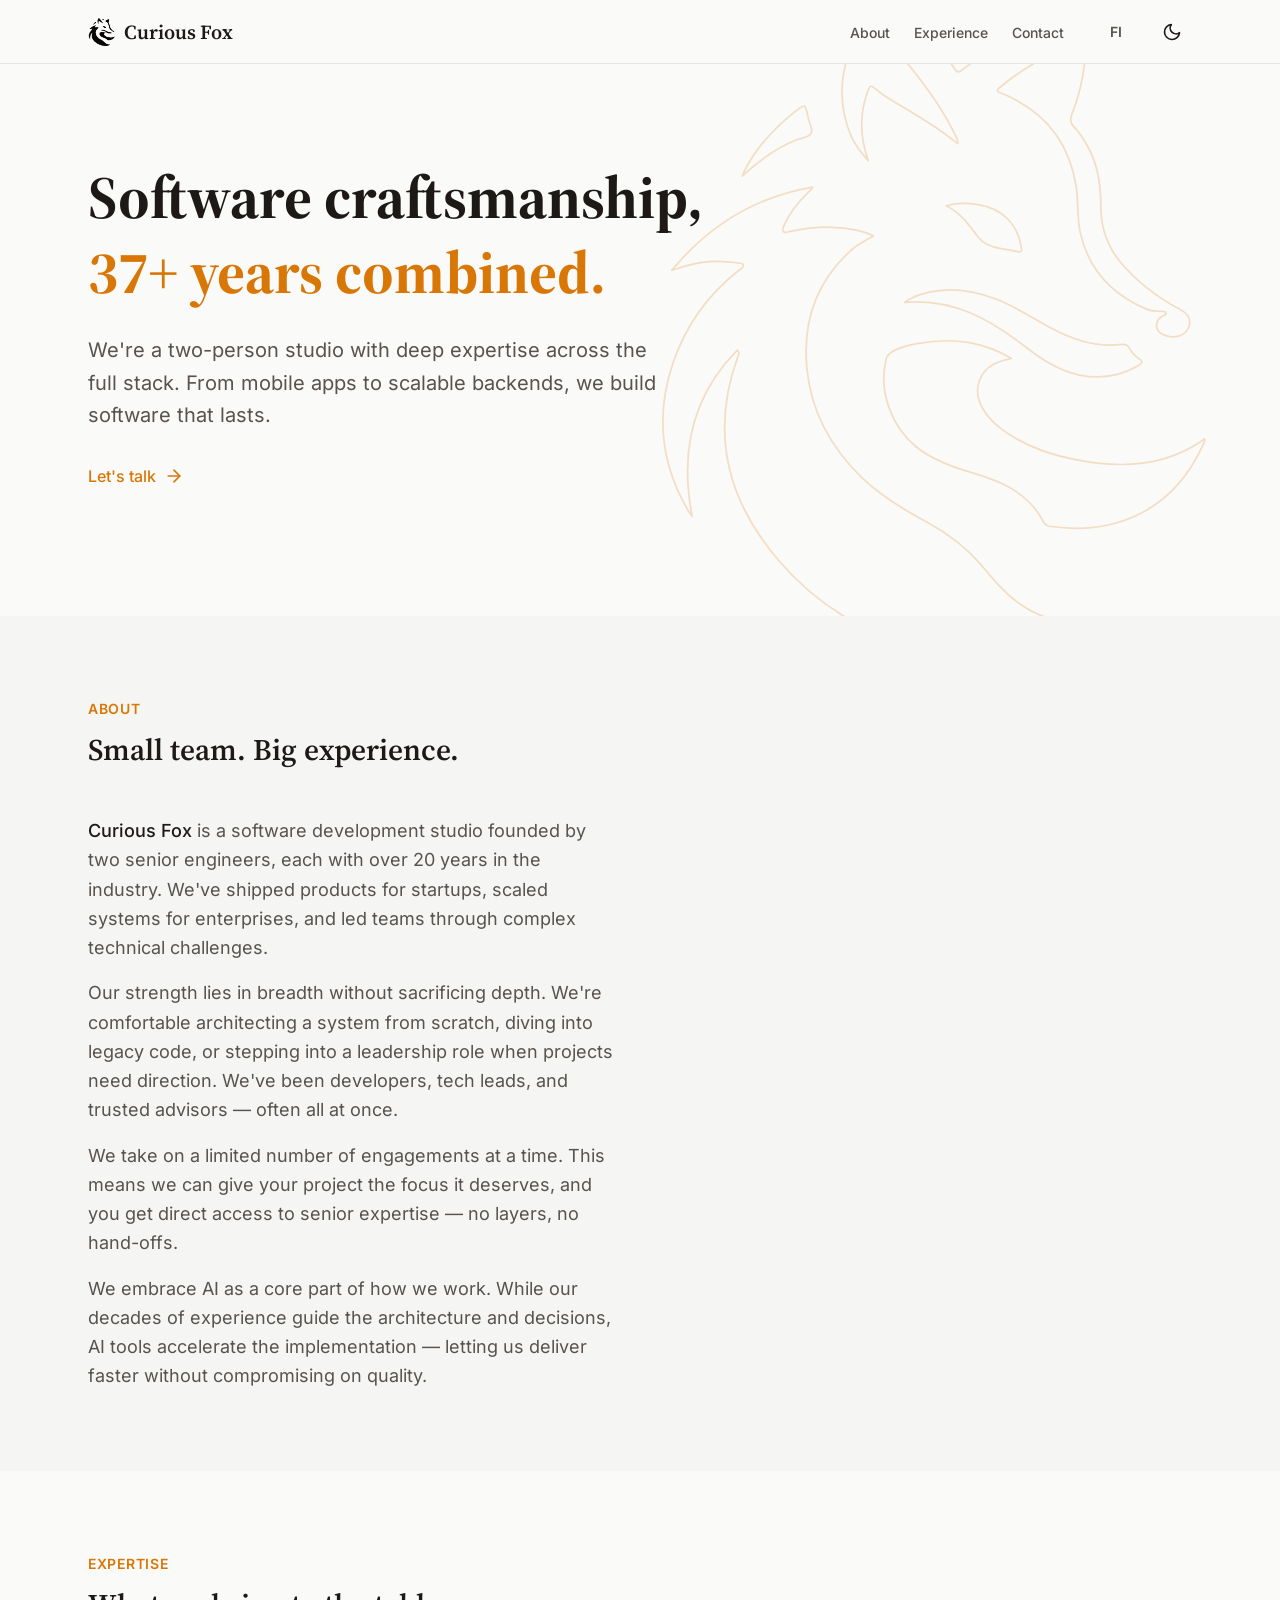
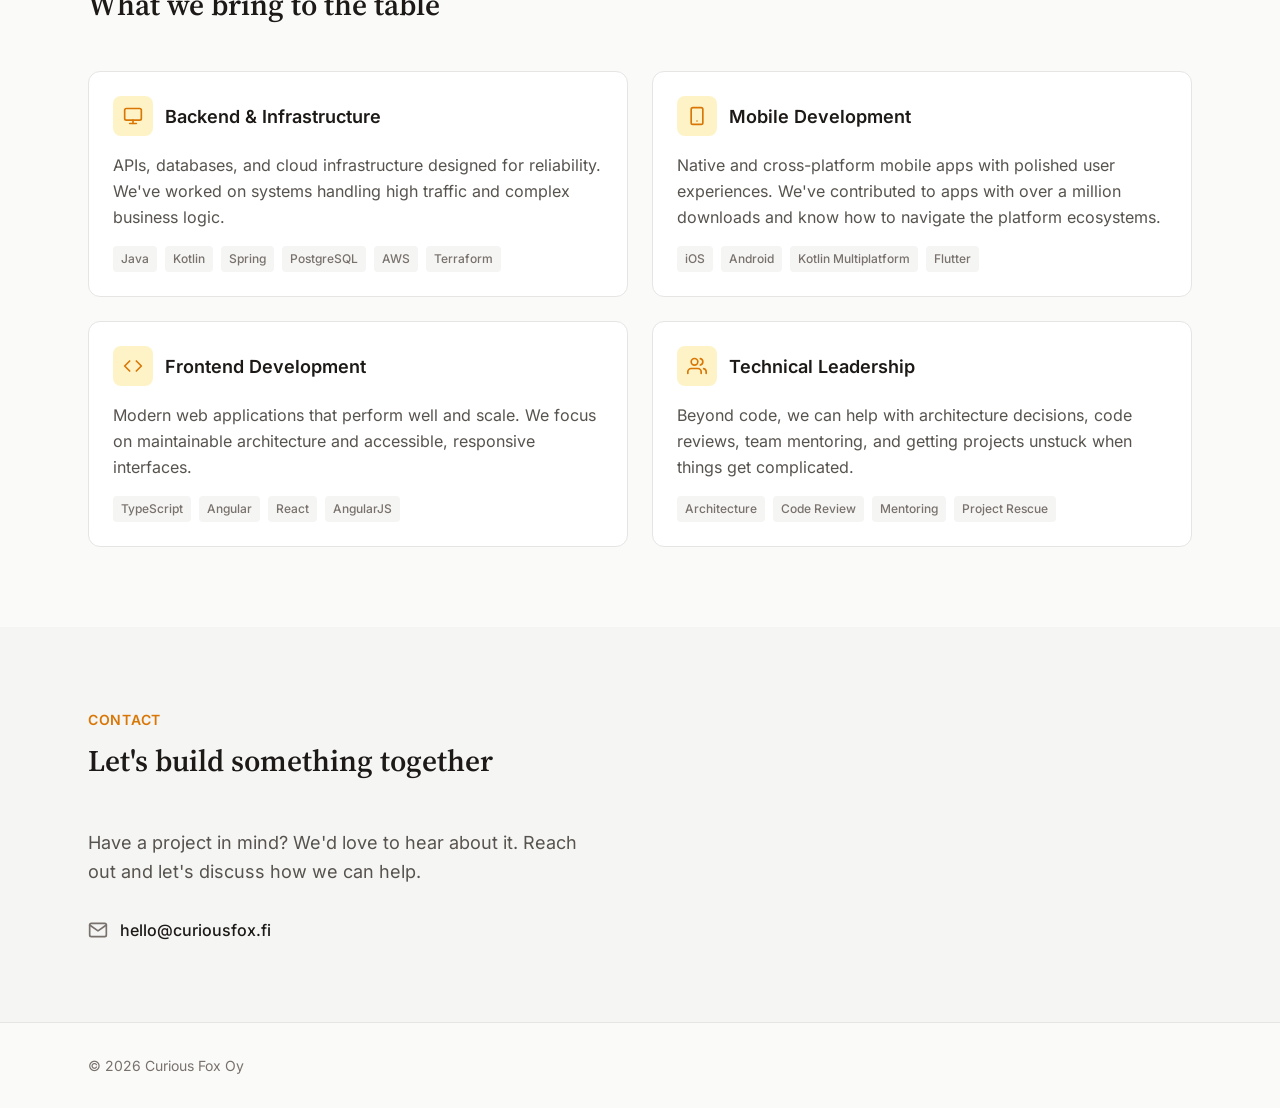
==== index.html @ 36090662 "Changed copyright and logo placement" ====
<!DOCTYPE html>
<html lang="en">
<head>
  <meta charset="UTF-8">
  <meta name="viewport" content="width=device-width, initial-scale=1.0">
  <meta name="description" content="Curious Fox - Software development expertise with 40+ years combined experience. Mobile, web, backend development and technical leadership.">
  <meta name="theme-color" content="#fafaf9">
  <meta name="color-scheme" content="light dark">
  
  <!-- Hreflang -->
  <link rel="alternate" hreflang="en" href="https://curiousfox.fi/">
  <link rel="alternate" hreflang="fi" href="https://curiousfox.fi/fi/">
  <link rel="alternate" hreflang="x-default" href="https://curiousfox.fi/">
  
  <!-- Open Graph -->
  <meta property="og:type" content="website">
  <meta property="og:title" content="Curious Fox | Software Development Expertise">
  <meta property="og:description" content="Software craftsmanship with 40+ years combined experience. Mobile, web, backend development and technical leadership.">
  <meta property="og:locale" content="en_US">
  
  <!-- Twitter Card -->
  <meta name="twitter:card" content="summary">
  <meta name="twitter:title" content="Curious Fox | Software Development Expertise">
  <meta name="twitter:description" content="Software craftsmanship with 40+ years combined experience. Mobile, web, backend development and technical leadership.">
  
  <title>Curious Fox | Software Development Expertise</title>
  
  <link rel="apple-touch-icon" sizes="180x180" href="/apple-touch-icon.png">
  <link rel="icon" type="image/png" sizes="32x32" href="/favicon-32x32.png">
  <link rel="icon" type="image/png" sizes="16x16" href="/favicon-16x16.png">
  <link rel="manifest" href="/site.webmanifest">
  <link rel="stylesheet" href="css/style.css?v=3">
  
  <script>
    (function() {
      const theme = localStorage.getItem('theme') || 
        (window.matchMedia('(prefers-color-scheme: dark)').matches ? 'dark' : 'light');
      document.documentElement.setAttribute('data-theme', theme);
    })();
  </script>
</head>
<body>
  <!-- Header -->
  <header class="header">
    <div class="container header__inner">
      <a href="#" class="header__logo">
        <img src="assets/logo.png" alt="" class="header__logo-icon" aria-hidden="true">
        Curious Fox
      </a>
      
      <nav class="header__nav">
        <ul class="header__nav-list">
          <li><a href="#about" class="header__nav-link">About</a></li>
          <li><a href="#experience" class="header__nav-link">Experience</a></li>
          <li><a href="#contact" class="header__nav-link">Contact</a></li>
        </ul>
        
        <div class="header__actions">
          <a href="/fi/" class="lang-switch" aria-label="Vaihda suomeksi">FI</a>
          
          <button class="theme-toggle" aria-label="Toggle dark mode" type="button">
            <svg class="theme-toggle__icon theme-toggle__icon--moon" viewBox="0 0 24 24" fill="none" stroke="currentColor" stroke-width="2" stroke-linecap="round" stroke-linejoin="round" aria-hidden="true">
              <path d="M21 12.79A9 9 0 1 1 11.21 3 7 7 0 0 0 21 12.79z"/>
            </svg>
            <svg class="theme-toggle__icon theme-toggle__icon--sun" viewBox="0 0 24 24" fill="none" stroke="currentColor" stroke-width="2" stroke-linecap="round" stroke-linejoin="round" aria-hidden="true">
              <circle cx="12" cy="12" r="5"/>
              <line x1="12" y1="1" x2="12" y2="3"/>
              <line x1="12" y1="21" x2="12" y2="23"/>
              <line x1="4.22" y1="4.22" x2="5.64" y2="5.64"/>
              <line x1="18.36" y1="18.36" x2="19.78" y2="19.78"/>
              <line x1="1" y1="12" x2="3" y2="12"/>
              <line x1="21" y1="12" x2="23" y2="12"/>
              <line x1="4.22" y1="19.78" x2="5.64" y2="18.36"/>
              <line x1="18.36" y1="5.64" x2="19.78" y2="4.22"/>
            </svg>
          </button>
          
          <button class="header__menu-btn" aria-label="Open menu" aria-expanded="false" type="button">
            <svg class="header__menu-icon header__menu-icon--open" viewBox="0 0 24 24" fill="none" stroke="currentColor" stroke-width="2" stroke-linecap="round" stroke-linejoin="round" aria-hidden="true">
              <line x1="3" y1="12" x2="21" y2="12"/>
              <line x1="3" y1="6" x2="21" y2="6"/>
              <line x1="3" y1="18" x2="21" y2="18"/>
            </svg>
            <svg class="header__menu-icon header__menu-icon--close" viewBox="0 0 24 24" fill="none" stroke="currentColor" stroke-width="2" stroke-linecap="round" stroke-linejoin="round" aria-hidden="true" style="display: none;">
              <line x1="18" y1="6" x2="6" y2="18"/>
              <line x1="6" y1="6" x2="18" y2="18"/>
            </svg>
          </button>
        </div>
      </nav>
    </div>
  </header>
  
  <!-- Mobile Navigation -->
  <nav class="mobile-nav" aria-label="Mobile navigation">
    <ul class="mobile-nav__list">
      <li><a href="#about" class="mobile-nav__link">About</a></li>
      <li><a href="#experience" class="mobile-nav__link">Experience</a></li>
      <li><a href="#contact" class="mobile-nav__link">Contact</a></li>
    </ul>
  </nav>

  <main>
    <!-- Hero Section -->
    <section class="hero">

      <!-- Wireframe logo — each path traces its bezier outline then loops a highlight -->
      <div class="hero__watermark" aria-hidden="true">
        <svg xmlns="http://www.w3.org/2000/svg" viewBox="0 0 161.09 190.1">
          <path class="wm-path wm-path--1" d="M51.03,63.53c-4.3-.26-8.52.36-12.72,1.23-.56.12-1.26.51-1.71-.09-.42-.56.02-1.18.25-1.73,1.57-3.6,3.99-6.6,6.77-9.33.52-.51,1.11-.96,1.47-1.7-16.54,2.83-29.89,11.05-40.56,23.98,1.12-.37,2.23-.75,3.36-1.09,5.15-1.57,10.38-1.86,15.68-1.04.56.09,1.39-.16,1.56.61.15.7-.62.98-1.08,1.33-9.02,7.03-15.45,15.96-19.14,26.76-5.07,14.84-3.57,29.1,4.4,42.64.27.46.61.88,1.1,1.59-3.59-18.33-.36-34.45,12.99-47.89.89.78.37,1.25.21,1.7-8.11,22.07-3.14,41.62,11.8,58.98,12.8,14.88,29.34,23.51,48.52,26.77,15.41,2.62,30.57,1.73,44.68-6.07,1.78-.98,3.49-2.06,5.14-3.76-2.07-.21-3.77.49-5.5.72-11.66,1.5-21.56-1.86-29.55-10.57-1.74-1.9-3.4-3.87-5.07-5.83-4.36-5.14-9.61-9.14-15.52-12.32-6.82-3.67-13.47-7.59-19.06-13.06-8.73-8.55-14.39-18.76-15.61-30.96-1.34-13.44,2.49-25.23,12.83-34.43,1.8-1.6,4.01-2.65,6.29-4.07-3.86-1.79-7.69-2.14-11.52-2.37Z"/>
          <path class="wm-path wm-path--2" d="M66.17,101.69c-2.28,9.12,1.78,19.24,8.55,24.86,4.37,3.63,9.59,5.55,14.94,7.16,3.38,1.02,6.75,2.07,9.95,3.56,5.06,2.35,9.15,5.78,11.76,10.79.4.77.9,1.29,1.82,1.43,19.08,2.78,35.64-4.56,44.17-23.4.23-.52.62-1.04.45-1.71-11.31,8.01-23.86,8.51-36.81,6.04-7.92-1.52-15.46-4.11-21.95-9.15-1.95-1.51-3.61-3.29-4.91-5.38-3.55-5.71-1.03-12.17,5.44-14.01.77-.22,1.55-.38,2.67-.65-3.93-2.38-7.9-3.79-12.11-4.55-8.39-1.52-23.67.56-23.98,5"/>
          <path class="wm-path wm-path--3" d="M153.4,91.74c.5-1.82-.29-3.36-2.72-4.66-6.33-3.4-11.99-7.63-16.7-13.11-4.13-4.81-6.07-10.4-6.03-16.64.04-6.07-.77-11.89-3.84-17.24-1.15-2.01-2.36-3.98-4.01-5.61-1.05-1.04-1.04-1.96-.54-3.26,2.41-6.24,3.93-12.67,3.96-19.41.01-2.38-.26-2.6-2.41-1.68-7.76,3.33-15.15,7.29-21.68,12.71-.49.41-1.39.7-1.18,1.48.16.59,1.02.54,1.57.77,11.85,5.03,19.02,13.77,21.04,26.58.7,4.42.2,8.95,1.18,13.34,2.42,10.81,9.18,17.85,19.17,22.08,1.48.63,3.06.52,4.61.57.33.01.71.01.87.39.18.45-.2.59-.49.73-1.59.72-2.58,1.8-2.11,3.67.37,1.46,2.35,2.55,4.47,2.55,2.44,0,4.27-1.25,4.83-3.28Z"/>
          <path class="wm-path wm-path--4" d="M106.05,97.71c4.76,3.69,9.7,7.06,15.78,8.29,5.99,1.21,11.66.46,16.95-2.72,1.04-.63,1.59-1.05.18-1.96-1.19-.77-2.14-1.87-2.84-3.12-.48-.85-1.16-1.13-2.09-1-7.52,1.02-14.25-1.38-20.7-4.89-5.15-2.8-10.04-6.09-15.56-8.18-7.71-2.93-15.47-3.92-23.35-.68-.93.38-1.88.73-2.9,1.66,13.74-1.27,24.46,4.8,34.54,12.6Z"/>
          <path class="wm-path wm-path--5" d="M60.75,24.77c.82-2.33.95-2.35,2.85-.73,2.59,2.21,5.62,3.77,8.53,5.5,5.01,2.97,9.93,6.06,14.67,9.88.18-1.02-.3-1.6-.59-2.2-4.1-8.65-9.95-16.1-15.93-23.47-2.73-3.37-5.49-6.72-7.77-10.41-.63-1.01-1.18-1.28-1.91-.14-6.82,10.75-9.64,22.01-4.38,34.29,1.04,2.44,2.74,4.47,4.84,6.84-2.46-6.81-2.53-13.18-.3-19.55Z"/>
          <path class="wm-path wm-path--6" d="M92.64,66.26c1.73,2.21,4.24,3.04,6.94,3.43,1.46.21,2.93.46,4.37.78,1.06.23,1.33.04,1.15-1.12-1.1-6.88-5.58-11.36-12.49-12.4-3.8-.57-6.22-.51-9.18.36,4.29,2,6.6,5.61,9.21,8.95Z"/>
          <path class="wm-path wm-path--7" d="M40.46,38.31c1.43-.57,3.48-.52,4.16-1.82.68-1.28-.61-2.92-.82-4.44-.02-.13-.06-.26-.08-.4-.74-3.77-.76-3.8-3.73-1.45-5.95,4.72-11.1,10.12-14.49,17.02-.17.35-.31.71-.7,1.57,4.92-4.61,9.86-8.19,15.65-10.49Z"/>
          <path class="wm-path wm-path--8" d="M82.83,11.41c-1.22,0-.99.61-.54,1.27,1.26,1.84,2.57,3.65,3.81,5.51.51.77,1.01.74,1.67.24,2.21-1.65,4.44-3.29,7.03-5.2-4.18-1.36-8.04-1.82-11.97-1.82Z"/>
        </svg>
      </div>

      <div class="container">
        <div class="hero__content">
          <h1 class="hero__title" aria-label="Software craftsmanship, 40+ years combined.">
            <span class="hero__typewriter" data-text="Software craftsmanship," aria-hidden="true"></span><span class="hero__cursor" aria-hidden="true"></span><br aria-hidden="true">
            <span class="hero__title-accent hero__title-accent--anim" aria-hidden="true"><span class="hero__count" data-target="40">40</span>+ years combined.</span>
          </h1>
          <p class="hero__subtitle hero__item-anim">
            We're a two-person studio with deep expertise across the full stack. 
            From mobile apps to scalable backends, we build software that lasts.
          </p>
          <a href="#contact" class="hero__cta hero__item-anim" style="--anim-delay: 150ms">
            Let's talk
            <svg class="hero__cta-icon" viewBox="0 0 24 24" fill="none" stroke="currentColor" stroke-width="2" stroke-linecap="round" stroke-linejoin="round" aria-hidden="true">
              <line x1="5" y1="12" x2="19" y2="12"/>
              <polyline points="12 5 19 12 12 19"/>
            </svg>
          </a>
        </div>
      </div>
    </section>

    <!-- About Section -->
    <section id="about" class="section section--alt">
      <div class="container">
        <header class="section__header fade-in">
          <span class="section__label">About</span>
          <h2 class="section__title">Small team. Big experience.</h2>
        </header>
        
        <div class="about__content">
          <div class="about__text fade-in">
            <p>
              <span class="about__highlight">Curious Fox</span> is a software development studio 
              founded by two senior engineers, each with over 20 years in the industry. 
              We've shipped products for startups, scaled systems for enterprises, and led 
              teams through complex technical challenges.
            </p>
            <p>
              Our strength lies in breadth without sacrificing depth. We're comfortable 
              architecting a system from scratch, diving into legacy code, or stepping into 
              a leadership role when projects need direction. We've been developers, tech 
              leads, and trusted advisors — often all at once.
            </p>
            <p>
              We take on a limited number of engagements at a time. This means we can give 
              your project the focus it deserves, and you get direct access to senior 
              expertise — no layers, no hand-offs.
            </p>
            <p>
              We embrace AI as a core part of how we work. While our decades of experience 
              guide the architecture and decisions, AI tools accelerate the implementation — 
              letting us deliver faster without compromising on quality.
            </p>
          </div>
        </div>
      </div>
    </section>

    <!-- Experience Section -->
    <section id="experience" class="section">
      <div class="container">
        <header class="section__header fade-in">
          <span class="section__label">Expertise</span>
          <h2 class="section__title">What we bring to the table</h2>
        </header>
        
        <div class="experience__grid">
          <!-- Backend Development -->
          <article class="experience__item fade-in">
            <div class="experience__item-header">
              <div class="experience__item-icon">
                <svg viewBox="0 0 24 24" fill="none" stroke="currentColor" stroke-width="2" stroke-linecap="round" stroke-linejoin="round" aria-hidden="true">
                  <rect x="2" y="3" width="20" height="14" rx="2" ry="2"/>
                  <line x1="8" y1="21" x2="16" y2="21"/>
                  <line x1="12" y1="17" x2="12" y2="21"/>
                </svg>
              </div>
              <h3 class="experience__item-title">Backend & Infrastructure</h3>
            </div>
            <p class="experience__item-desc">
              APIs, databases, and cloud infrastructure designed for reliability. 
              We've worked on systems handling high traffic and complex business logic.
            </p>
            <div class="experience__item-tags">
              <span class="experience__tag">Java</span>
              <span class="experience__tag">Kotlin</span>
              <span class="experience__tag">Spring</span>
              <span class="experience__tag">PostgreSQL</span>
              <span class="experience__tag">AWS</span>
              <span class="experience__tag">Terraform</span>
            </div>
          </article>
          
          <!-- Mobile Development -->
          <article class="experience__item fade-in">
            <div class="experience__item-header">
              <div class="experience__item-icon">
                <svg viewBox="0 0 24 24" fill="none" stroke="currentColor" stroke-width="2" stroke-linecap="round" stroke-linejoin="round" aria-hidden="true">
                  <rect x="5" y="2" width="14" height="20" rx="2" ry="2"/>
                  <line x1="12" y1="18" x2="12.01" y2="18"/>
                </svg>
              </div>
              <h3 class="experience__item-title">Mobile Development</h3>
            </div>
            <p class="experience__item-desc">
              Native and cross-platform mobile apps with polished user experiences. 
              We've contributed to apps with over a million downloads and know how to navigate the platform ecosystems.
            </p>
            <div class="experience__item-tags">
              <span class="experience__tag">iOS</span>
              <span class="experience__tag">Android</span>
              <span class="experience__tag">Kotlin Multiplatform</span>
              <span class="experience__tag">Flutter</span>
            </div>
          </article>
          
          <!-- Frontend Development -->
          <article class="experience__item fade-in">
            <div class="experience__item-header">
              <div class="experience__item-icon">
                <svg viewBox="0 0 24 24" fill="none" stroke="currentColor" stroke-width="2" stroke-linecap="round" stroke-linejoin="round" aria-hidden="true">
                  <polyline points="16 18 22 12 16 6"/>
                  <polyline points="8 6 2 12 8 18"/>
                </svg>
              </div>
              <h3 class="experience__item-title">Frontend Development</h3>
            </div>
            <p class="experience__item-desc">
              Modern web applications that perform well and scale. We focus on 
              maintainable architecture and accessible, responsive interfaces.
            </p>
            <div class="experience__item-tags">
              <span class="experience__tag">TypeScript</span>
              <span class="experience__tag">Angular</span>
              <span class="experience__tag">React</span>
              <span class="experience__tag">AngularJS</span>
            </div>
          </article>
          
          <!-- Technical Leadership -->
          <article class="experience__item fade-in">
            <div class="experience__item-header">
              <div class="experience__item-icon">
                <svg viewBox="0 0 24 24" fill="none" stroke="currentColor" stroke-width="2" stroke-linecap="round" stroke-linejoin="round" aria-hidden="true">
                  <path d="M17 21v-2a4 4 0 0 0-4-4H5a4 4 0 0 0-4 4v2"/>
                  <circle cx="9" cy="7" r="4"/>
                  <path d="M23 21v-2a4 4 0 0 0-3-3.87"/>
                  <path d="M16 3.13a4 4 0 0 1 0 7.75"/>
                </svg>
              </div>
              <h3 class="experience__item-title">Technical Leadership</h3>
            </div>
            <p class="experience__item-desc">
              Beyond code, we can help with architecture decisions, code reviews, 
              team mentoring, and getting projects unstuck when things get complicated.
            </p>
            <div class="experience__item-tags">
              <span class="experience__tag">Architecture</span>
              <span class="experience__tag">Code Review</span>
              <span class="experience__tag">Mentoring</span>
              <span class="experience__tag">Project Rescue</span>
            </div>
          </article>
        </div>
      </div>
    </section>

    <!-- Contact Section -->
    <section id="contact" class="section section--alt">
      <div class="container">
        <header class="section__header fade-in">
          <span class="section__label">Contact</span>
          <h2 class="section__title">Let's build something together</h2>
        </header>
        
        <div class="contact__content fade-in">
          <p class="contact__text">
            Have a project in mind? We'd love to hear about it. 
            Reach out and let's discuss how we can help.
          </p>
          
          <div class="contact__links">
            <a href="mailto:hello@curiousfox.fi" class="contact__link">
              <svg class="contact__link-icon" viewBox="0 0 24 24" fill="none" stroke="currentColor" stroke-width="2" stroke-linecap="round" stroke-linejoin="round" aria-hidden="true">
                <path d="M4 4h16c1.1 0 2 .9 2 2v12c0 1.1-.9 2-2 2H4c-1.1 0-2-.9-2-2V6c0-1.1.9-2 2-2z"/>
                <polyline points="22,6 12,13 2,6"/>
              </svg>
              hello@curiousfox.fi
            </a>
          </div>
        </div>
      </div>
    </section>
  </main>

  <!-- Footer -->
  <footer class="footer">
    <div class="container footer__inner">
      <p class="footer__copyright">
        &copy; 2026 Curious Fox Oy
      </p>
    </div>
  </footer>

  <script src="js/main.js?v=3"></script>
</body>
</html>
---- css/style.css ----
/* ========================================
   Curious Fox - Styles
   ======================================== */

/* Reset & Base */
*,
*::before,
*::after {
  box-sizing: border-box;
  margin: 0;
  padding: 0;
}

html {
  scroll-behavior: smooth;
  -webkit-text-size-adjust: 100%;
}

/* Typography - Self-hosted fonts */
@font-face {
  font-family: 'Inter';
  font-style: normal;
  font-weight: 400 600;
  font-display: swap;
  src: url('../assets/fonts/inter-latin.woff2') format('woff2');
  unicode-range: U+0000-00FF, U+0131, U+0152-0153, U+02BB-02BC, U+02C6, U+02DA, U+02DC, U+0304, U+0308, U+0329, U+2000-206F, U+20AC, U+2122, U+2191, U+2193, U+2212, U+2215, U+FEFF, U+FFFD;
}

@font-face {
  font-family: 'Inter';
  font-style: normal;
  font-weight: 400 600;
  font-display: swap;
  src: url('../assets/fonts/inter-latin-ext.woff2') format('woff2');
  unicode-range: U+0100-02BA, U+02BD-02C5, U+02C7-02CC, U+02CE-02D7, U+02DD-02FF, U+0304, U+0308, U+0329, U+1D00-1DBF, U+1E00-1E9F, U+1EF2-1EFF, U+2020, U+20A0-20AB, U+20AD-20C0, U+2113, U+2C60-2C7F, U+A720-A7FF;
}

@font-face {
  font-family: 'Source Serif 4';
  font-style: normal;
  font-weight: 400 700;
  font-display: swap;
  src: url('../assets/fonts/source-serif-4-latin.woff2') format('woff2');
  unicode-range: U+0000-00FF, U+0131, U+0152-0153, U+02BB-02BC, U+02C6, U+02DA, U+02DC, U+0304, U+0308, U+0329, U+2000-206F, U+20AC, U+2122, U+2191, U+2193, U+2212, U+2215, U+FEFF, U+FFFD;
}

@font-face {
  font-family: 'Source Serif 4';
  font-style: normal;
  font-weight: 400 700;
  font-display: swap;
  src: url('../assets/fonts/source-serif-4-latin-ext.woff2') format('woff2');
  unicode-range: U+0100-02BA, U+02BD-02C5, U+02C7-02CC, U+02CE-02D7, U+02DD-02FF, U+0304, U+0308, U+0329, U+1D00-1DBF, U+1E00-1E9F, U+1EF2-1EFF, U+2020, U+20A0-20AB, U+20AD-20C0, U+2113, U+2C60-2C7F, U+A720-A7FF;
}

/* ========================================
   CSS Custom Properties - Light Theme
   ======================================== */
:root {
  /* Colors */
  --color-bg: #fafaf9;
  --color-bg-alt: #f5f5f4;
  --color-surface: #ffffff;
  --color-text: #1c1917;
  --color-text-muted: #57534e;
  --color-text-subtle: #78716c;
  --color-border: #e7e5e4;
  --color-border-light: #f5f5f4;
  
  /* Accent - Fox orange/amber */
  --color-accent: #d97706;
  --color-accent-hover: #b45309;
  --color-accent-light: #fef3c7;
  
  /* Typography */
  --font-sans: 'Inter', -apple-system, BlinkMacSystemFont, 'Segoe UI', sans-serif;
  --font-serif: 'Source Serif 4', Georgia, 'Times New Roman', serif;
  
  --text-xs: 0.75rem;
  --text-sm: 0.875rem;
  --text-base: 1rem;
  --text-lg: 1.125rem;
  --text-xl: 1.25rem;
  --text-2xl: 1.5rem;
  --text-3xl: 1.875rem;
  --text-4xl: 2.25rem;
  --text-5xl: 3rem;
  --text-6xl: 3.75rem;
  
  --leading-tight: 1.25;
  --leading-normal: 1.5;
  --leading-relaxed: 1.625;
  
  /* Spacing */
  --space-1: 0.25rem;
  --space-2: 0.5rem;
  --space-3: 0.75rem;
  --space-4: 1rem;
  --space-5: 1.25rem;
  --space-6: 1.5rem;
  --space-8: 2rem;
  --space-10: 2.5rem;
  --space-12: 3rem;
  --space-16: 4rem;
  --space-20: 5rem;
  --space-24: 6rem;
  --space-32: 8rem;
  
  /* Layout */
  --max-width: 72rem;
  --header-height: 4rem;
  
  /* Transitions */
  --transition-fast: 150ms ease;
  --transition-base: 200ms ease;
  --transition-slow: 300ms ease;
  
  /* Shadows */
  --shadow-sm: 0 1px 2px 0 rgb(0 0 0 / 0.05);
  --shadow-md: 0 4px 6px -1px rgb(0 0 0 / 0.1), 0 2px 4px -2px rgb(0 0 0 / 0.1);
}

/* ========================================
   Dark Theme
   ======================================== */
[data-theme="dark"] {
  --color-bg: #0c0a09;
  --color-bg-alt: #1c1917;
  --color-surface: #1c1917;
  --color-text: #fafaf9;
  --color-text-muted: #a8a29e;
  --color-text-subtle: #78716c;
  --color-border: #292524;
  --color-border-light: #1c1917;
  
  --color-accent: #f59e0b;
  --color-accent-hover: #fbbf24;
  --color-accent-light: #451a03;
  
  --shadow-sm: 0 1px 2px 0 rgb(0 0 0 / 0.3);
  --shadow-md: 0 4px 6px -1px rgb(0 0 0 / 0.4), 0 2px 4px -2px rgb(0 0 0 / 0.3);
}

/* ========================================
   Base Styles
   ======================================== */
body {
  font-family: var(--font-sans);
  font-size: var(--text-base);
  line-height: var(--leading-normal);
  color: var(--color-text);
  background-color: var(--color-bg);
  transition: background-color var(--transition-base), color var(--transition-base);
  -webkit-font-smoothing: antialiased;
  -moz-osx-font-smoothing: grayscale;
}

img {
  max-width: 100%;
  height: auto;
  display: block;
}

a {
  color: inherit;
  text-decoration: none;
}

button {
  font: inherit;
  color: inherit;
  background: none;
  border: none;
  cursor: pointer;
}

ul, ol {
  list-style: none;
}

/* ========================================
   Utility Classes
   ======================================== */
.container, .hero {
  width: 100%;
  max-width: var(--max-width);
  margin: 0 auto;
  padding: 0 var(--space-6);
}

.sr-only {
  position: absolute;
  width: 1px;
  height: 1px;
  padding: 0;
  margin: -1px;
  overflow: hidden;
  clip: rect(0, 0, 0, 0);
  white-space: nowrap;
  border: 0;
}

/* ========================================
   Header
   ======================================== */
.header {
  position: sticky;
  top: 0;
  z-index: 100;
  height: var(--header-height);
  background-color: var(--color-bg);
  border-bottom: 1px solid var(--color-border);
  transition: background-color var(--transition-base), border-color var(--transition-base);
}

.header__inner {
  display: flex;
  align-items: center;
  justify-content: space-between;
  height: 100%;
}

.header__logo {
  display: flex;
  align-items: center;
  gap: var(--space-2);
  font-family: var(--font-serif);
  font-size: var(--text-xl);
  font-weight: 600;
  color: var(--color-text);
}

.header__logo-icon {
  width: 1.75rem;
  height: 1.75rem;
  color: var(--color-accent);
}

[data-theme="dark"] .header__logo-icon {
  filter: invert(1);
}

.header__nav {
  display: flex;
  align-items: center;
  gap: var(--space-8);
}

.header__nav-list {
  display: flex;
  align-items: center;
  gap: var(--space-6);
}

.header__nav-link {
  font-size: var(--text-sm);
  font-weight: 500;
  color: var(--color-text-muted);
  transition: color var(--transition-fast);
}

.header__nav-link:hover {
  color: var(--color-text);
}

.header__actions {
  display: flex;
  align-items: center;
  gap: var(--space-4);
}

/* Mobile menu button */
.header__menu-btn {
  display: none;
  width: 2.5rem;
  height: 2.5rem;
  align-items: center;
  justify-content: center;
  border-radius: 0.5rem;
  transition: background-color var(--transition-fast);
}

.header__menu-btn:hover {
  background-color: var(--color-bg-alt);
}

.header__menu-icon {
  width: 1.25rem;
  height: 1.25rem;
}

/* Theme toggle */
.theme-toggle {
  display: flex;
  align-items: center;
  justify-content: center;
  width: 2.5rem;
  height: 2.5rem;
  border-radius: 0.5rem;
  transition: background-color var(--transition-fast);
}

.theme-toggle:hover {
  background-color: var(--color-bg-alt);
}

.theme-toggle__icon {
  width: 1.25rem;
  height: 1.25rem;
}

.theme-toggle__icon--sun {
  display: none;
}

[data-theme="dark"] .theme-toggle__icon--moon {
  display: none;
}

[data-theme="dark"] .theme-toggle__icon--sun {
  display: block;
}

/* Language switcher */
.lang-switch {
  display: flex;
  align-items: center;
  justify-content: center;
  width: 2.5rem;
  height: 2.5rem;
  border-radius: 0.5rem;
  font-size: var(--text-sm);
  font-weight: 600;
  color: var(--color-text-muted);
  transition: background-color var(--transition-fast), color var(--transition-fast);
}

.lang-switch:hover {
  background-color: var(--color-bg-alt);
  color: var(--color-text);
}

/* ========================================
   Hero Section
   ======================================== */
.hero {
  padding: var(--space-24) 0 var(--space-32);
}

.hero__content {
  max-width: 48rem;
  position: relative;
}

.hero__title {
  font-family: var(--font-serif);
  font-size: var(--text-5xl);
  font-weight: 700;
  line-height: var(--leading-tight);
  color: var(--color-text);
  margin-bottom: var(--space-6);
}

.hero__title-accent {
  color: var(--color-accent);
}

.hero__subtitle {
  font-size: var(--text-xl);
  line-height: var(--leading-relaxed);
  color: var(--color-text-muted);
  margin-bottom: var(--space-8);
  max-width: 36rem;
}

.hero__cta {
  display: inline-flex;
  align-items: center;
  gap: var(--space-2);
  font-weight: 500;
  color: var(--color-accent);
  transition: color var(--transition-fast);
}

.hero__cta:hover {
  color: var(--color-accent-hover);
}

.hero__cta-icon {
  width: 1.25rem;
  height: 1.25rem;
  transition: transform var(--transition-fast);
}

.hero__cta:hover .hero__cta-icon {
  transform: translateX(4px);
}

/* ========================================
   Section Base
   ======================================== */
.section {
  padding: var(--space-20) 0;
}

.section--alt {
  background-color: var(--color-bg-alt);
}

.section__header {
  margin-bottom: var(--space-12);
}

.section__label {
  display: inline-block;
  font-size: var(--text-sm);
  font-weight: 600;
  text-transform: uppercase;
  letter-spacing: 0.05em;
  color: var(--color-accent);
  margin-bottom: var(--space-3);
}

.section__title {
  font-family: var(--font-serif);
  font-size: var(--text-3xl);
  font-weight: 600;
  line-height: var(--leading-tight);
  color: var(--color-text);
}

/* ========================================
   About Section
   ======================================== */
.about__content {
  display: grid;
  gap: var(--space-12);
}

.about__text {
  max-width: 42rem;
}

.about__text p {
  font-size: var(--text-lg);
  line-height: var(--leading-relaxed);
  color: var(--color-text-muted);
}

.about__text p + p {
  margin-top: var(--space-4);
}

.about__highlight {
  color: var(--color-text);
  font-weight: 500;
}

/* ========================================
   Experience Section
   ======================================== */
.experience__grid {
  display: grid;
  gap: var(--space-8);
}

.experience__item {
  padding: var(--space-6);
  background-color: var(--color-surface);
  border: 1px solid var(--color-border);
  border-radius: 0.75rem;
  transition: background-color var(--transition-base), border-color var(--transition-base);
}

.experience__item-header {
  display: flex;
  align-items: center;
  gap: var(--space-3);
  margin-bottom: var(--space-4);
}

.experience__item-icon {
  display: flex;
  align-items: center;
  justify-content: center;
  width: 2.5rem;
  height: 2.5rem;
  background-color: var(--color-accent-light);
  border-radius: 0.5rem;
  color: var(--color-accent);
}

.experience__item-icon svg {
  width: 1.25rem;
  height: 1.25rem;
}

.experience__item-title {
  font-size: var(--text-lg);
  font-weight: 600;
  color: var(--color-text);
}

.experience__item-desc {
  color: var(--color-text-muted);
  line-height: var(--leading-relaxed);
}

.experience__item-tags {
  display: flex;
  flex-wrap: wrap;
  gap: var(--space-2);
  margin-top: var(--space-4);
}

.experience__tag {
  font-size: var(--text-xs);
  font-weight: 500;
  color: var(--color-text-subtle);
  background-color: var(--color-bg-alt);
  padding: var(--space-1) var(--space-2);
  border-radius: 0.25rem;
  transition: background-color var(--transition-base);
}

/* ========================================
   Contact Section
   ======================================== */
.contact__content {
  max-width: 32rem;
}

.contact__text {
  font-size: var(--text-lg);
  line-height: var(--leading-relaxed);
  color: var(--color-text-muted);
  margin-bottom: var(--space-8);
}

.contact__links {
  display: flex;
  flex-direction: column;
  gap: var(--space-4);
}

.contact__link {
  display: inline-flex;
  align-items: center;
  gap: var(--space-3);
  font-weight: 500;
  color: var(--color-text);
  transition: color var(--transition-fast);
}

.contact__link:hover {
  color: var(--color-accent);
}

.contact__link-icon {
  width: 1.25rem;
  height: 1.25rem;
  color: var(--color-text-subtle);
  transition: color var(--transition-fast);
}

.contact__link:hover .contact__link-icon {
  color: var(--color-accent);
}

/* ========================================
   Footer
   ======================================== */
.footer {
  padding: var(--space-8) 0;
  border-top: 1px solid var(--color-border);
  transition: border-color var(--transition-base);
}

.footer__inner {
  display: flex;
  align-items: center;
  justify-content: space-between;
  flex-wrap: wrap;
  gap: var(--space-4);
}

.footer__copyright {
  font-size: var(--text-sm);
  color: var(--color-text-subtle);
}

.footer__links {
  display: flex;
  gap: var(--space-6);
}

.footer__link {
  font-size: var(--text-sm);
  color: var(--color-text-subtle);
  transition: color var(--transition-fast);
}

.footer__link:hover {
  color: var(--color-text);
}

/* ========================================
   Mobile Navigation Overlay
   ======================================== */
.mobile-nav {
  position: fixed;
  inset: 0;
  z-index: 99;
  display: none;
  flex-direction: column;
  background-color: var(--color-bg);
  padding-top: var(--header-height);
  transition: background-color var(--transition-base);
}

.mobile-nav.is-open {
  display: flex;
}

.mobile-nav__list {
  display: flex;
  flex-direction: column;
  padding: var(--space-6);
}

.mobile-nav__link {
  display: block;
  padding: var(--space-4) 0;
  font-size: var(--text-lg);
  font-weight: 500;
  color: var(--color-text);
  border-bottom: 1px solid var(--color-border);
  transition: color var(--transition-fast);
}

.mobile-nav__link:hover {
  color: var(--color-accent);
}

/* ========================================
   Animations
   ======================================== */
.fade-in {
  opacity: 0;
  transform: translateY(1rem);
  transition: opacity 0.6s ease, transform 0.6s ease;
}

.fade-in.is-visible {
  opacity: 1;
  transform: translateY(0);
}

/* ========================================
   Responsive - Tablet (640px+)
   ======================================== */
@media (min-width: 640px) {
  .hero__title {
    font-size: var(--text-6xl);
  }
  
  .experience__grid {
    grid-template-columns: repeat(2, 1fr);
  }
}

/* ========================================
   Responsive - Desktop (1024px+)
   ======================================== */
@media (min-width: 1024px) {
  .about__content {
    grid-template-columns: 1fr 1fr;
    align-items: start;
  }
  
  .experience__grid {
    grid-template-columns: repeat(2, 1fr);
    gap: var(--space-6);
  }
}

.hero {
  position: relative;
  overflow: hidden;
  user-select: none;
}

[data-theme="dark"] .hero {
  background-color: var(--color-bg);
}

/* Dark mode: restore the theme's own accent (already contrast-safe on near-black) */
[data-theme="dark"] .hero .hero__title-accent,
[data-theme="dark"] .hero .hero__cta {
  color: var(--color-accent);
}

[data-theme="dark"] .hero .hero__cta:hover {
  color: var(--color-accent-hover, #fbbf24);
}

[data-theme="dark"] .hero .hero__cursor {
  background-color: var(--color-accent);
}

.hero .container {
  position: relative;
  z-index: 1;
}

/* ========================================
   Hero - Watermark & Logo Build + Loop
   ======================================== */
.hero__watermark {
  position: absolute;
  right: max(0px, calc((100% - var(--max-width)) / 2));
  top: 50%;
  transform: translateY(-50%);
  width: 50%;
  max-width: 560px;
  pointer-events: none;
  user-select: none;
  z-index: 0;
  transition: opacity 0.4s ease;
}

/* Wireframe — no fill, stroke only */
/*
  transparent fill (not 'none') so isPointInFill() hit-tests the full shape area.
  pointer-events handled by the hero mousemove listener, not directly on paths.
*/
.wm-path {
  fill: transparent;
  stroke: var(--color-accent);
  stroke-width: 0.5;
  stroke-linecap: round;
  stroke-linejoin: round;
  stroke-dasharray: 2000;
  stroke-dashoffset: 2000;
  stroke-opacity: 0;
}

/* Draw each path's outline once on load; hover interaction handled by JS */
@keyframes wmDraw {
  0%   { stroke-dashoffset: 2000; stroke-opacity: 0;    }
  12%  {                           stroke-opacity: 0.9;  }
  100% { stroke-dashoffset: 0;    stroke-opacity: 0.22; }
}

.wm-path--1 { animation: wmDraw 0.9s  cubic-bezier(0.4, 0, 0.2, 1) 0.10s forwards; }
.wm-path--2 { animation: wmDraw 0.8s  cubic-bezier(0.4, 0, 0.2, 1) 0.35s forwards; }
.wm-path--3 { animation: wmDraw 0.7s  cubic-bezier(0.4, 0, 0.2, 1) 0.55s forwards; }
.wm-path--4 { animation: wmDraw 0.6s  cubic-bezier(0.4, 0, 0.2, 1) 0.72s forwards; }
.wm-path--5 { animation: wmDraw 0.6s  cubic-bezier(0.4, 0, 0.2, 1) 0.88s forwards; }
.wm-path--6 { animation: wmDraw 0.5s  cubic-bezier(0.4, 0, 0.2, 1) 1.00s forwards; }
.wm-path--7 { animation: wmDraw 0.45s cubic-bezier(0.4, 0, 0.2, 1) 1.12s forwards; }
.wm-path--8 { animation: wmDraw 0.4s  cubic-bezier(0.4, 0, 0.2, 1) 1.22s forwards; }


@media (max-width: 1023px) {
  .hero__watermark {
    width: 75%;
    right: 0%;
  }
}

@media (max-width: 639px) {
  .hero__watermark {
    width: 90%;
    right: -25%;
  }
}

/* ========================================
   Hero - Typewriter & Cursor
   ======================================== */
.hero__cursor {
  display: inline-block;
  width: 3px;
  height: 0.82em;
  background-color: var(--color-accent);
  vertical-align: -0.04em;
  border-radius: 1px;
  margin-left: 2px;
}

.hero__cursor--blink {
  animation: heroCursorBlink 1s step-end infinite;
}

@keyframes heroCursorBlink {
  0%, 100% { opacity: 1; }
  50%       { opacity: 0; }
}

/* ========================================
   Hero - Sequenced Reveal Animations
   ======================================== */
.hero__title-accent--anim,
.hero__item-anim {
  opacity: 0;
  transform: translateY(0.5rem);
  transition: opacity 0.55s ease var(--anim-delay, 0ms),
              transform 0.55s ease var(--anim-delay, 0ms);
}

.hero__title-accent--anim {
  transform: none;
  transition: opacity 0.7s ease;
}

.hero__title-accent--anim.is-visible,
.hero__item-anim.is-visible {
  opacity: 1;
  transform: translateY(0);
}

/* ========================================
   Experience Cards - Staggered Entrance
   ======================================== */
.experience__item.fade-in:nth-child(2) { transition-delay: 110ms; }
.experience__item.fade-in:nth-child(3) { transition-delay: 220ms; }
.experience__item.fade-in:nth-child(4) { transition-delay: 330ms; }

/* ========================================
   Responsive - Mobile (<640px)
   ======================================== */
@media (max-width: 639px) {
  .header__nav-list {
    display: none;
  }
  
  .header__menu-btn {
    display: flex;
  }
  
  .hero {
    padding: var(--space-16) 0 var(--space-20);
  }
  
  .hero__title {
    font-size: var(--text-4xl);
  }
  
  .hero__subtitle {
    font-size: var(--text-lg);
  }
  
  .section {
    padding: var(--space-16) 0;
  }
  
  .section__title {
    font-size: var(--text-2xl);
  }
  
  .footer__inner {
    flex-direction: column;
    align-items: flex-start;
  }
}
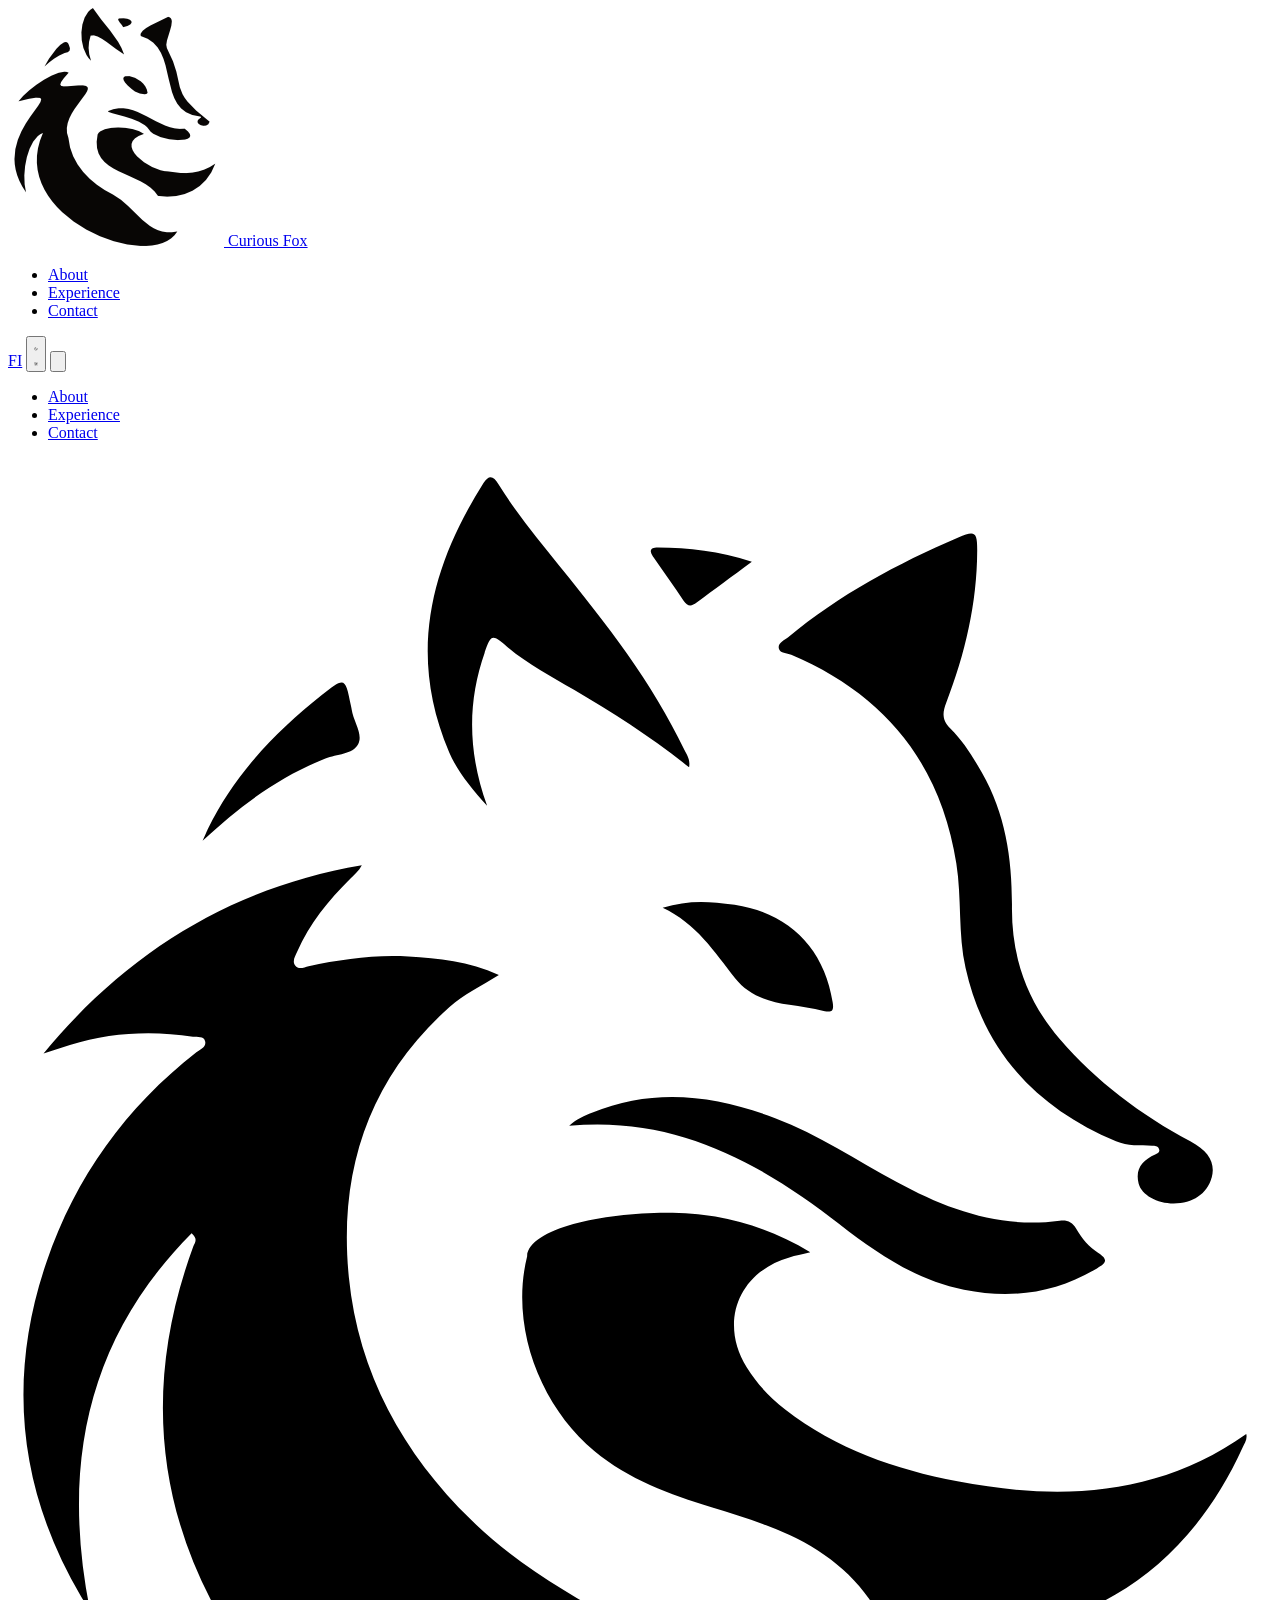
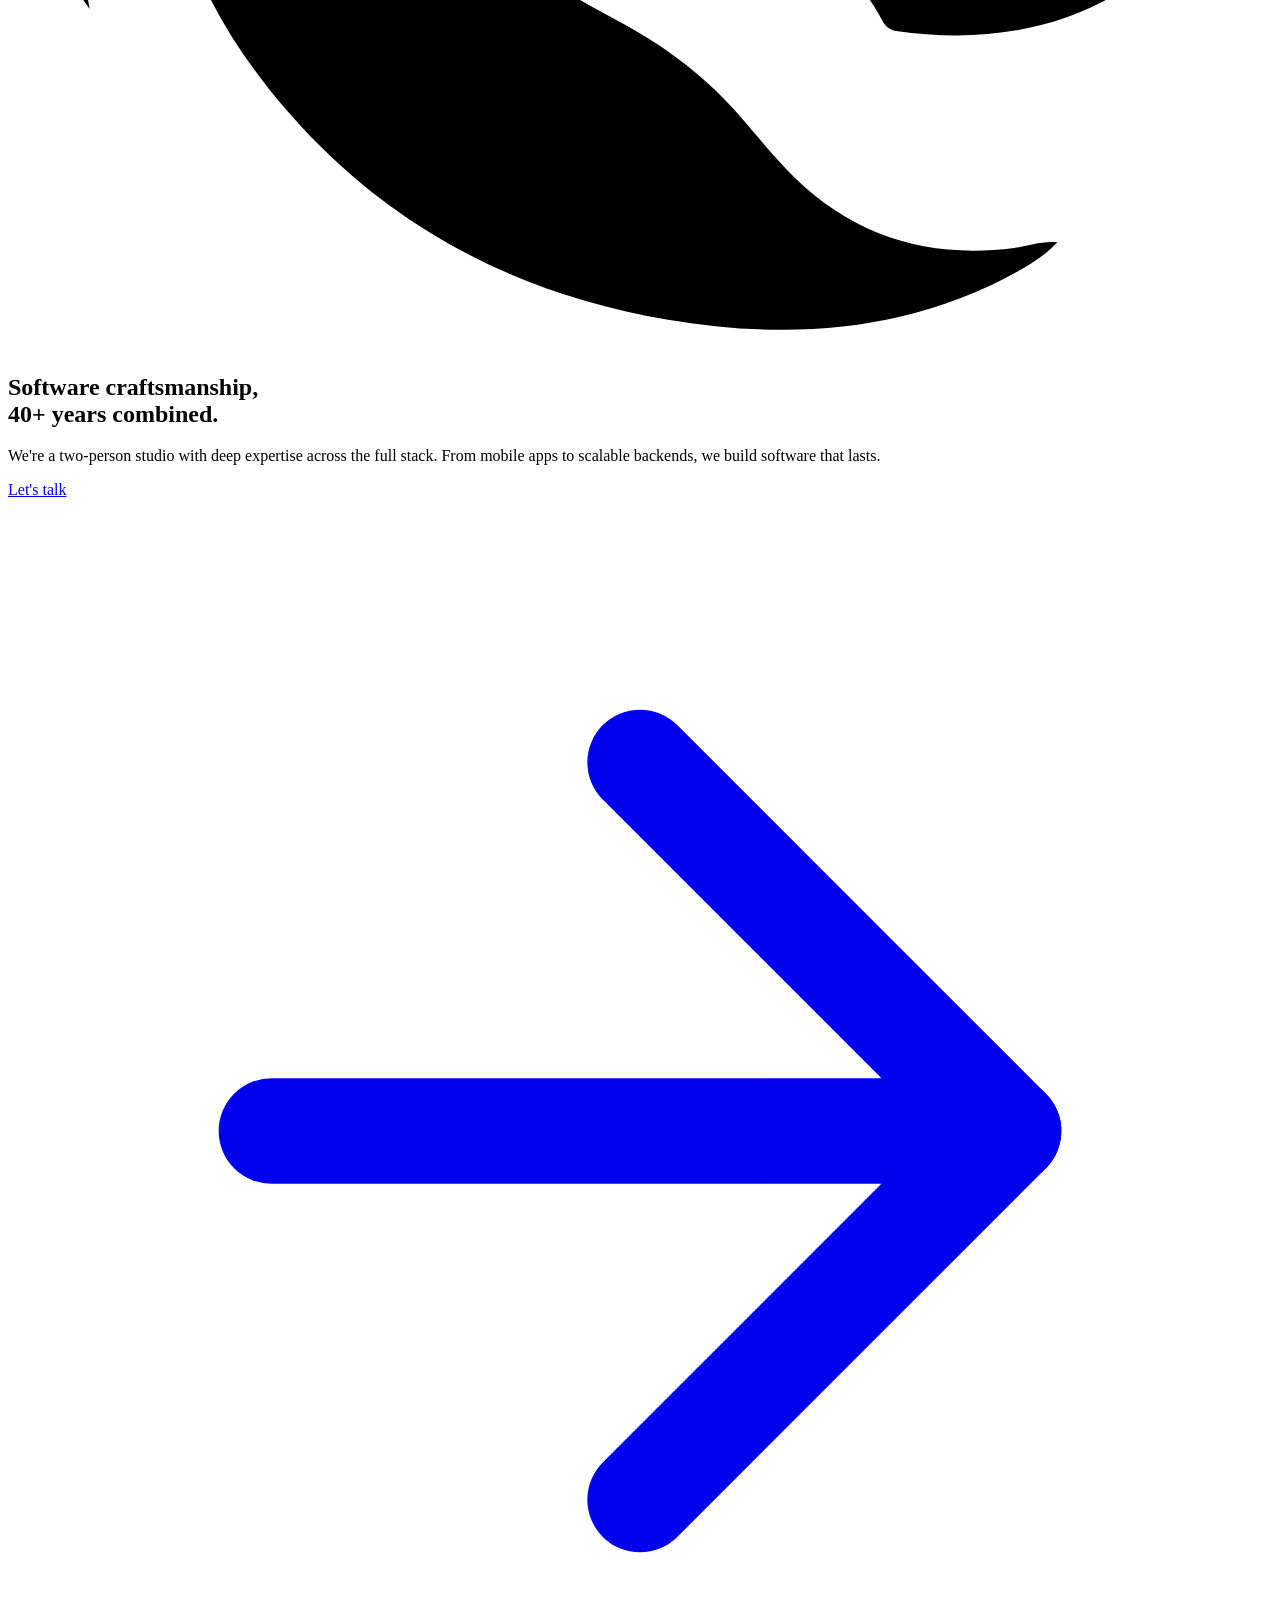
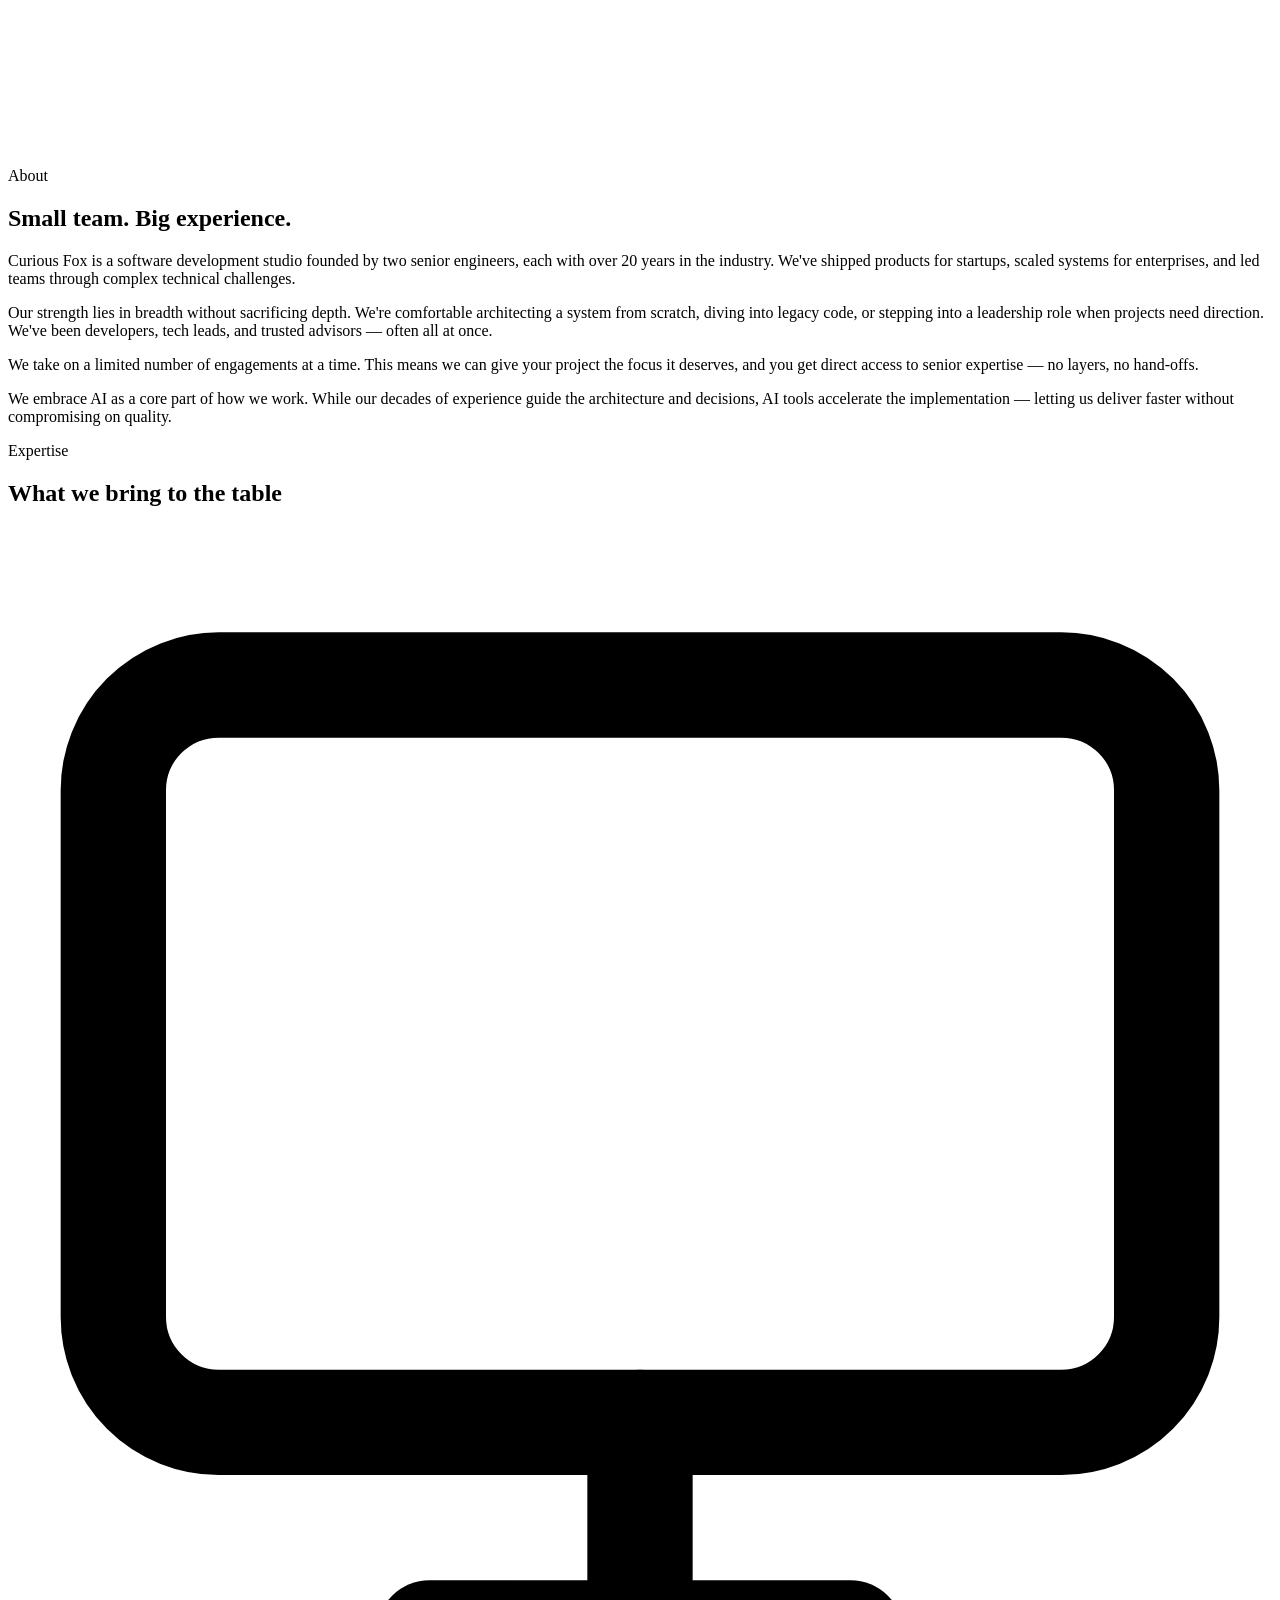
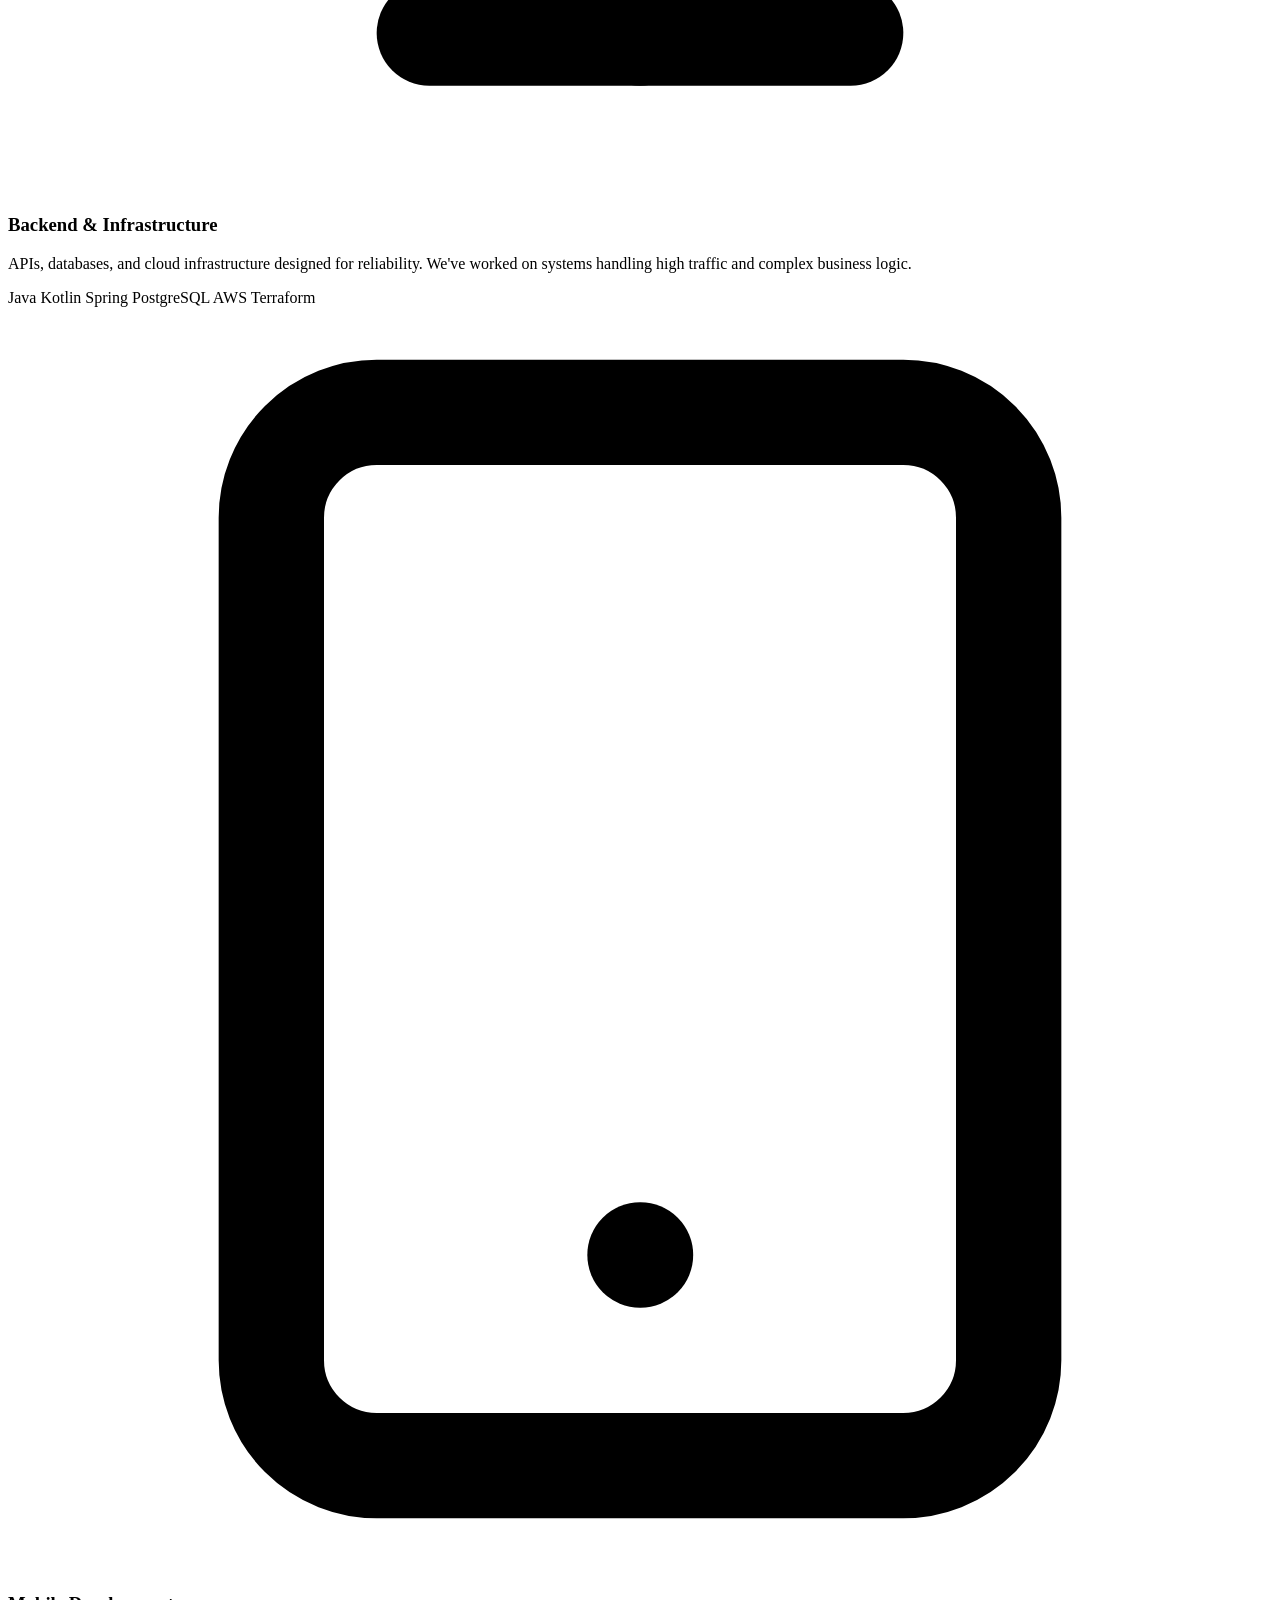
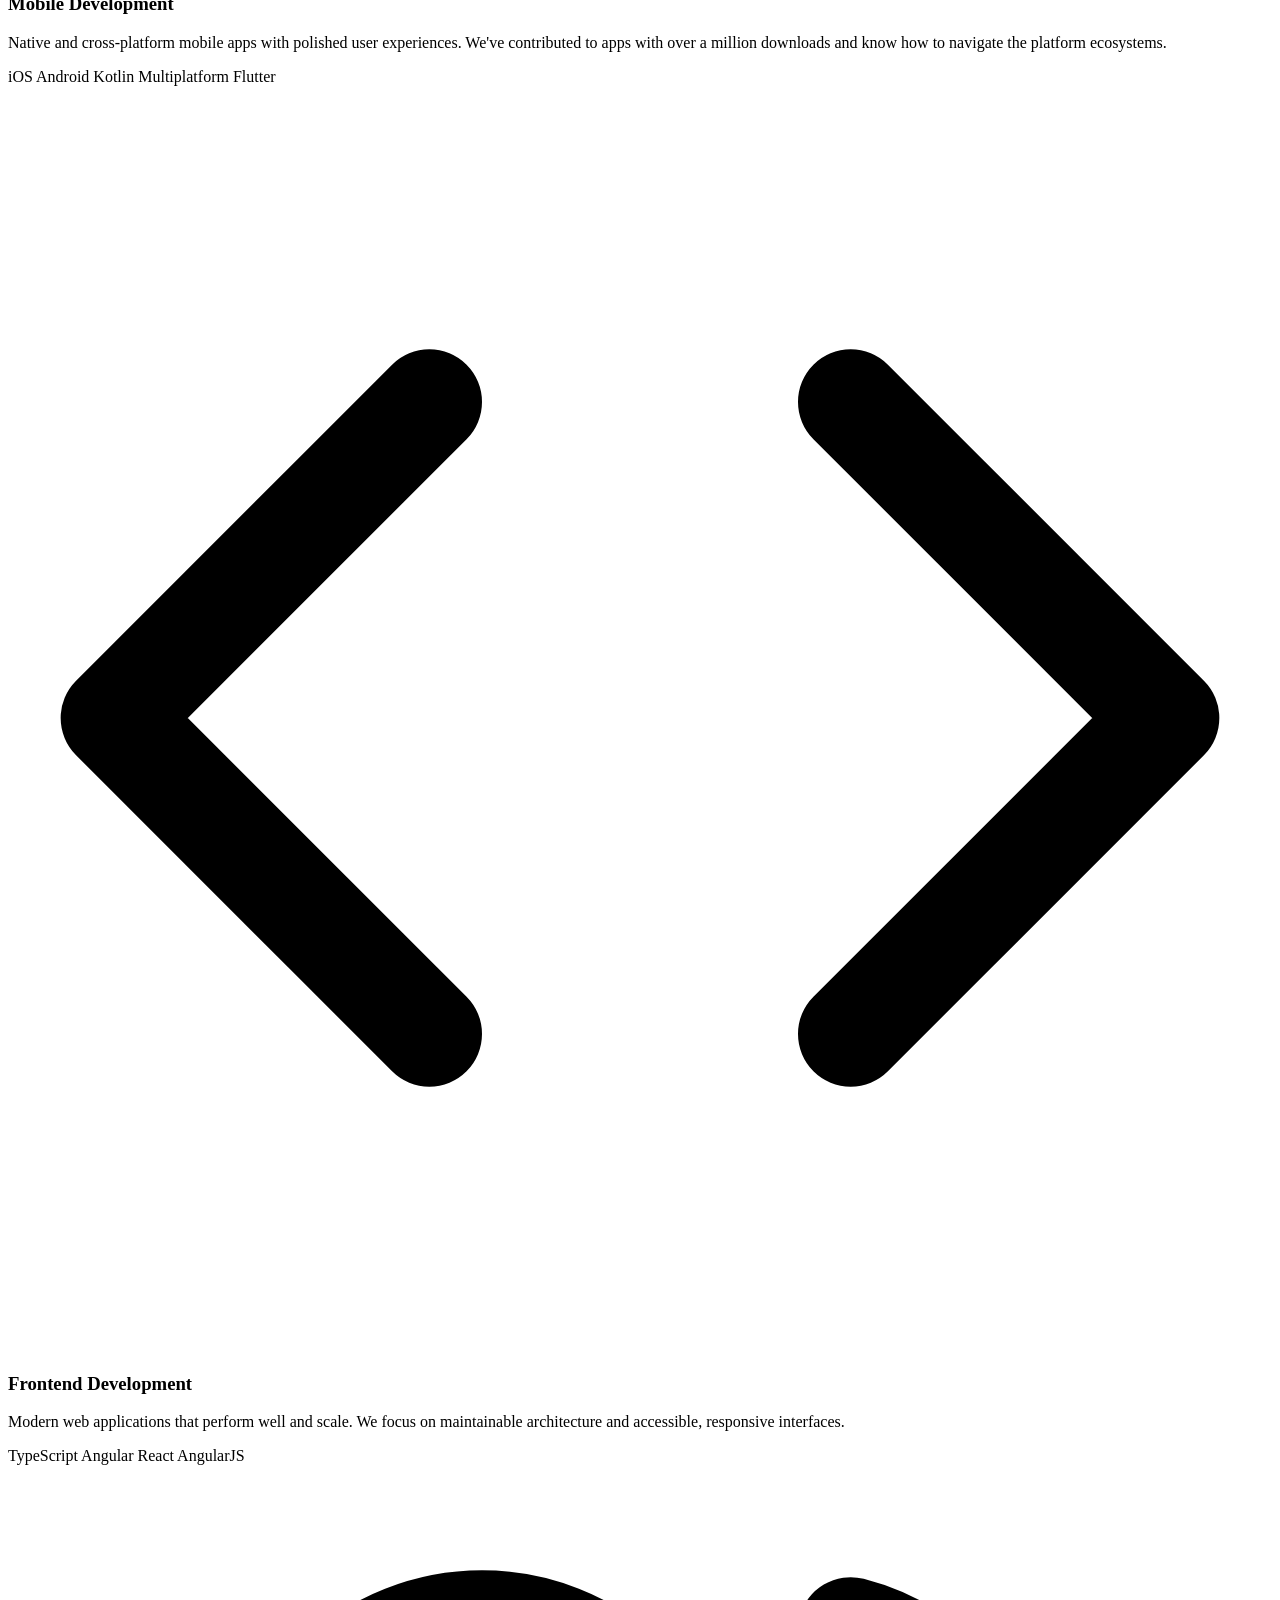
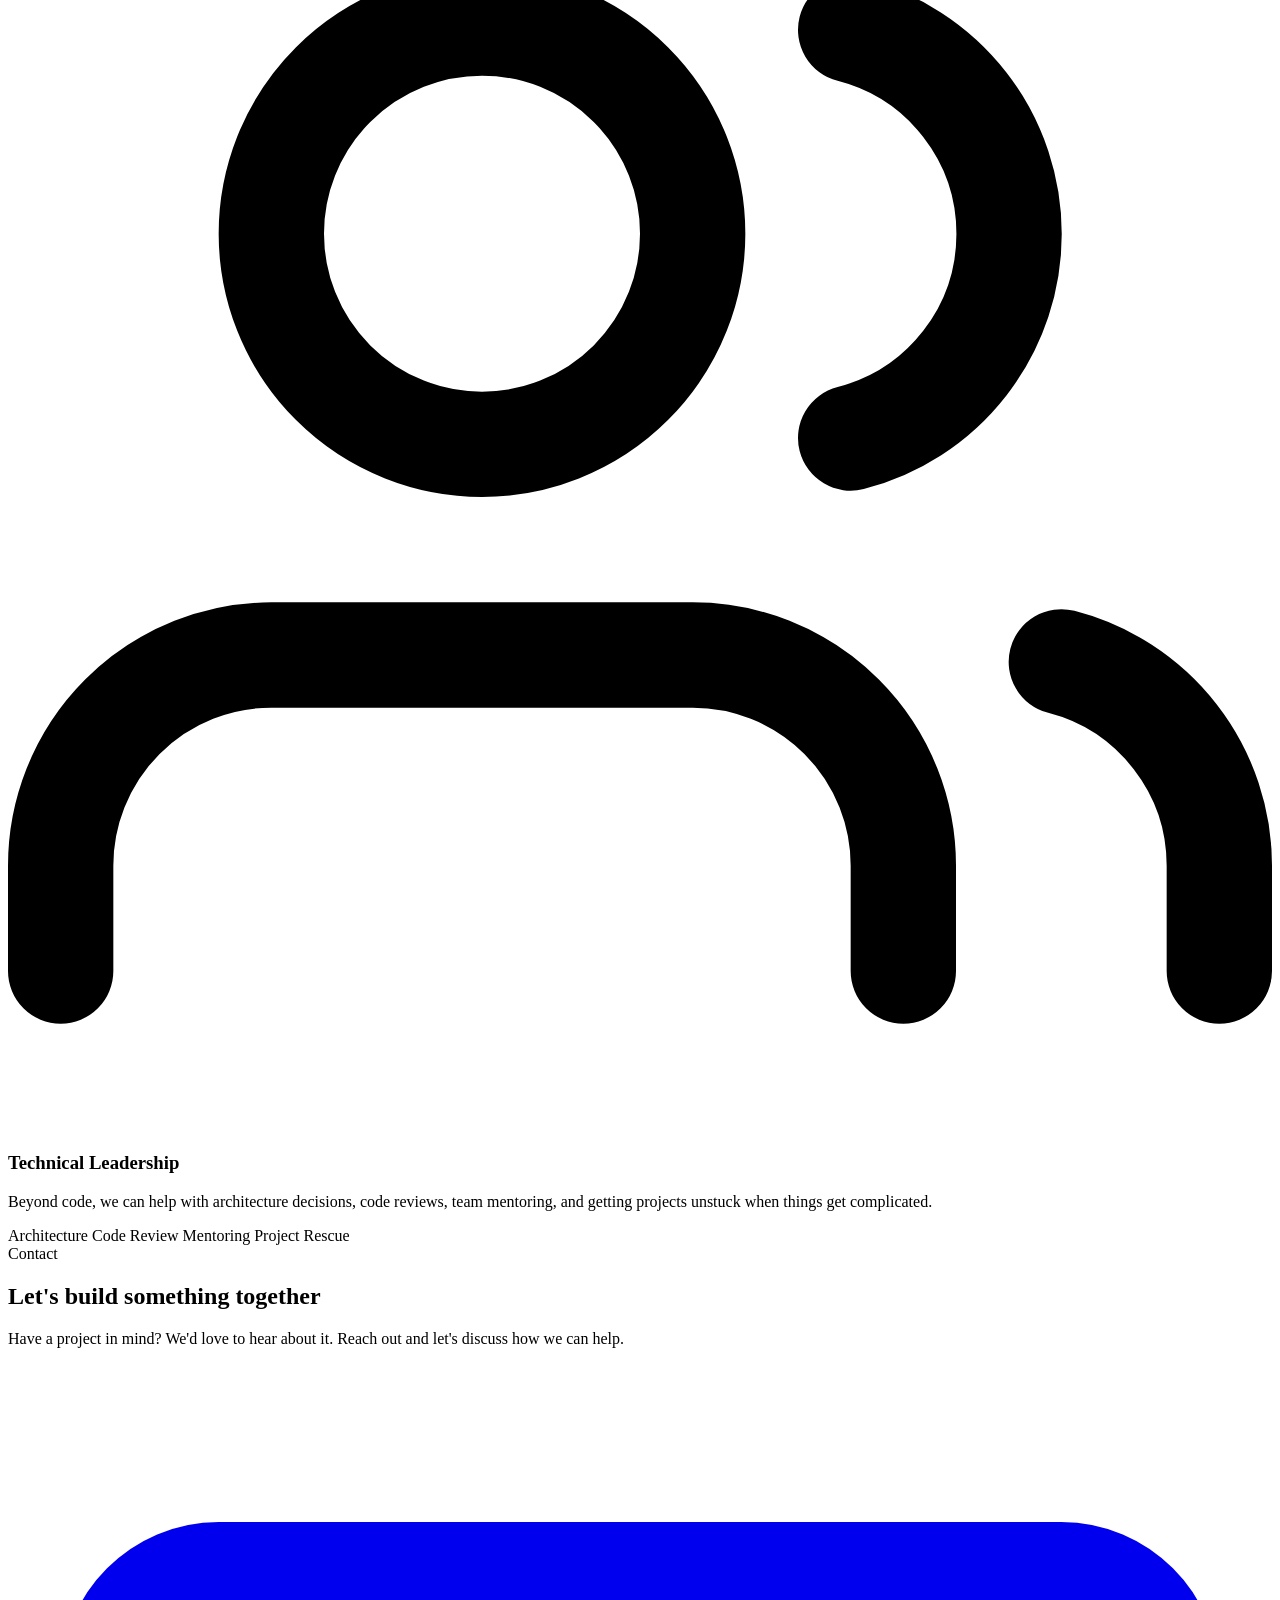
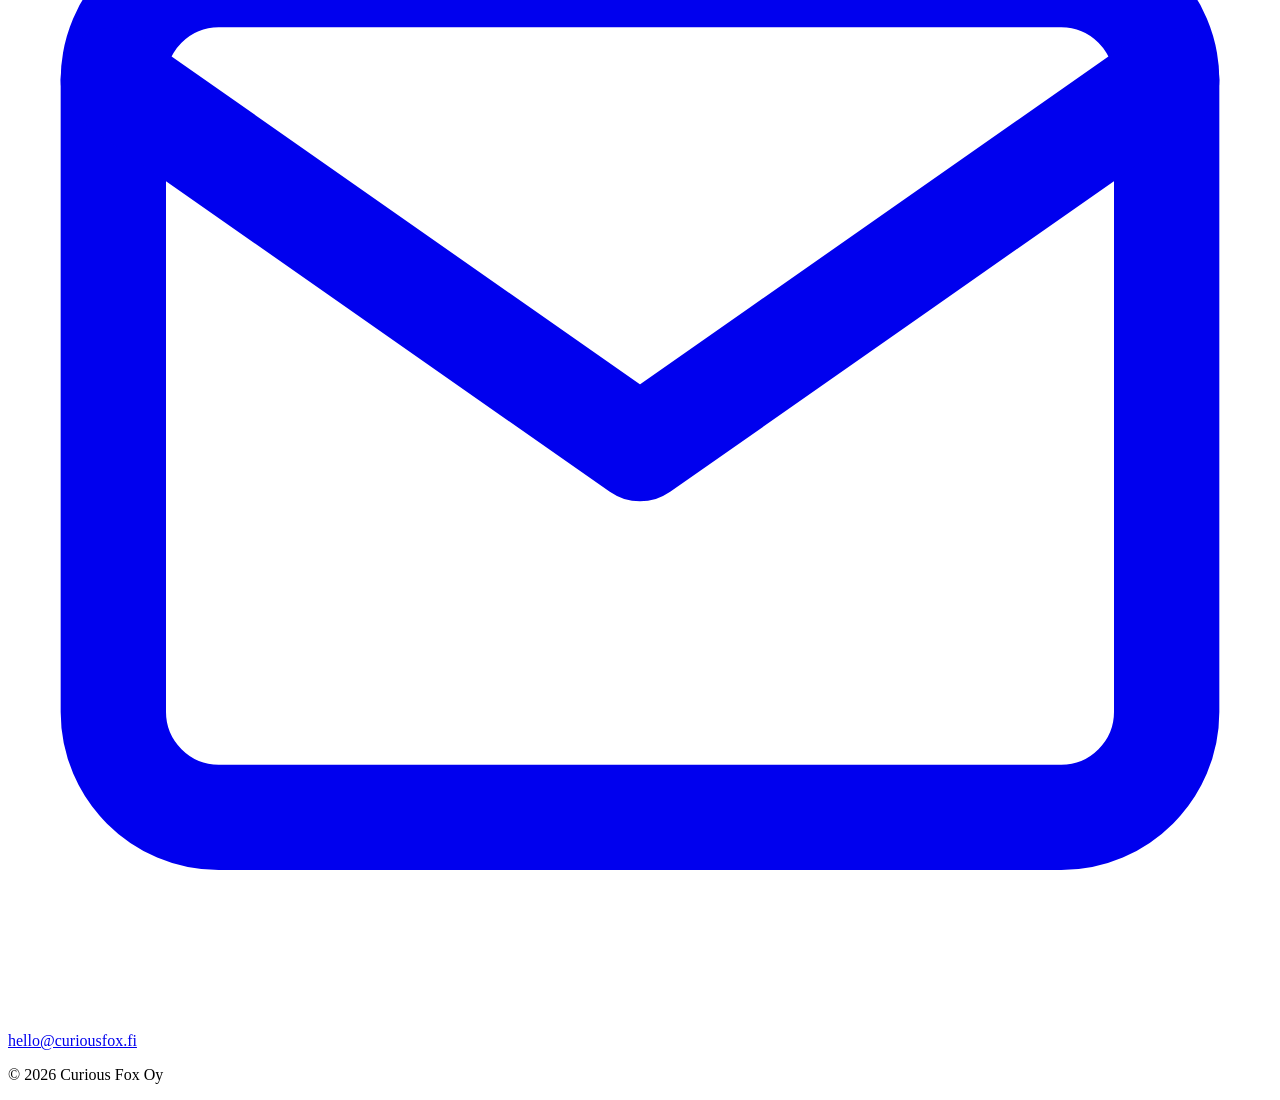
==== commit e399ec67: "Update html" ====
--- a/index.html
+++ b/index.html
@@ -29,7 +29,7 @@
   <link rel="icon" type="image/png" sizes="32x32" href="/favicon-32x32.png">
   <link rel="icon" type="image/png" sizes="16x16" href="/favicon-16x16.png">
   <link rel="manifest" href="/site.webmanifest">
-  <link rel="stylesheet" href="css/style.css?v=3">
+  <link rel="stylesheet" href="css/style.css?v=4
   
   <script>
     (function() {
@@ -322,6 +322,6 @@
     </div>
   </footer>
 
-  <script src="js/main.js?v=3"></script>
+  <script src="js/main.js?v=4"></script>
 </body>
 </html>
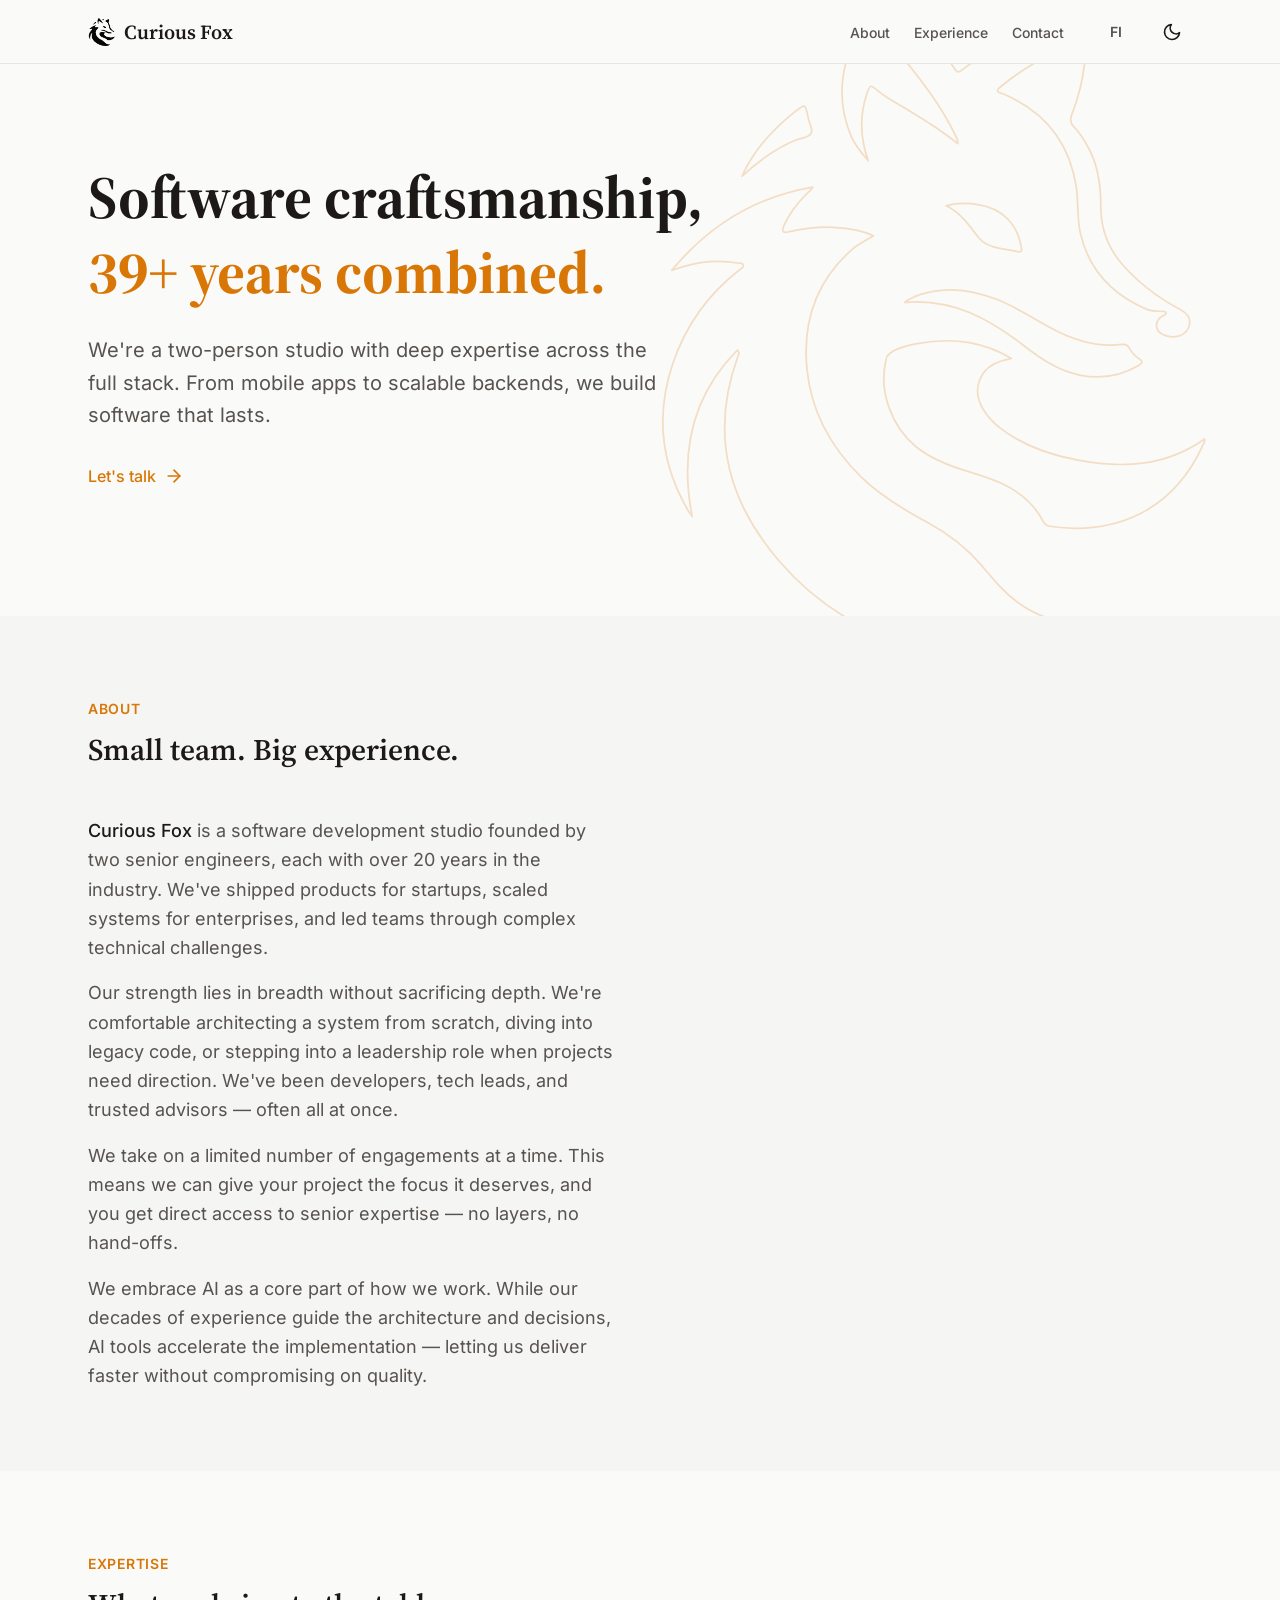
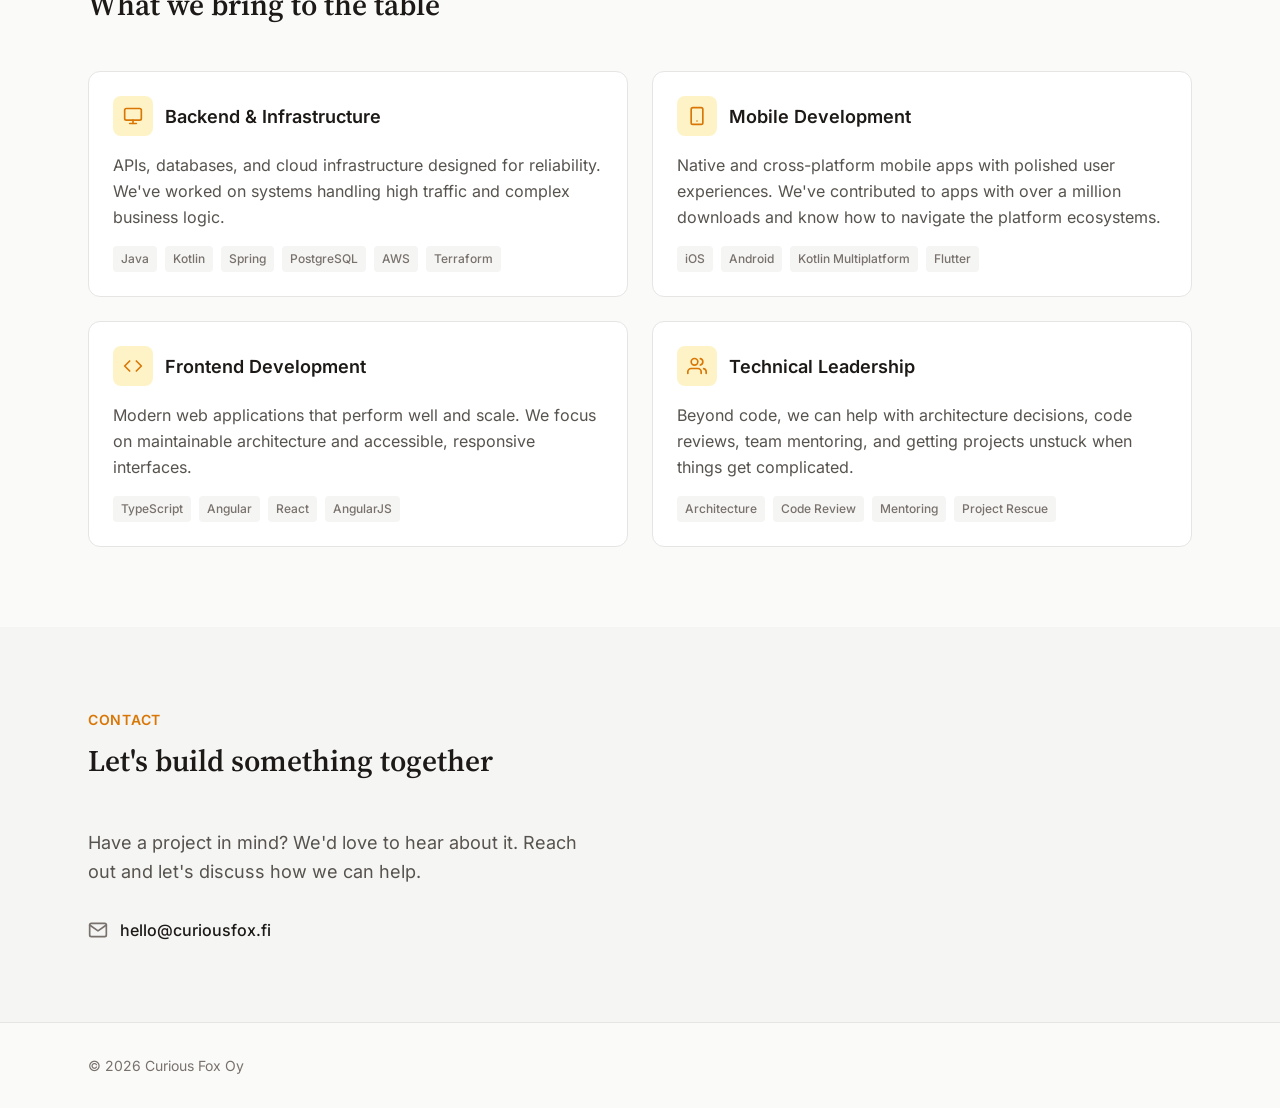
==== commit ef1561f3: "Fix broken html" ====
--- a/index.html
+++ b/index.html
@@ -29,7 +29,7 @@
   <link rel="icon" type="image/png" sizes="32x32" href="/favicon-32x32.png">
   <link rel="icon" type="image/png" sizes="16x16" href="/favicon-16x16.png">
   <link rel="manifest" href="/site.webmanifest">
-  <link rel="stylesheet" href="css/style.css?v=4
+  <link rel="stylesheet" href="css/style.css?v=4">
   
   <script>
     (function() {
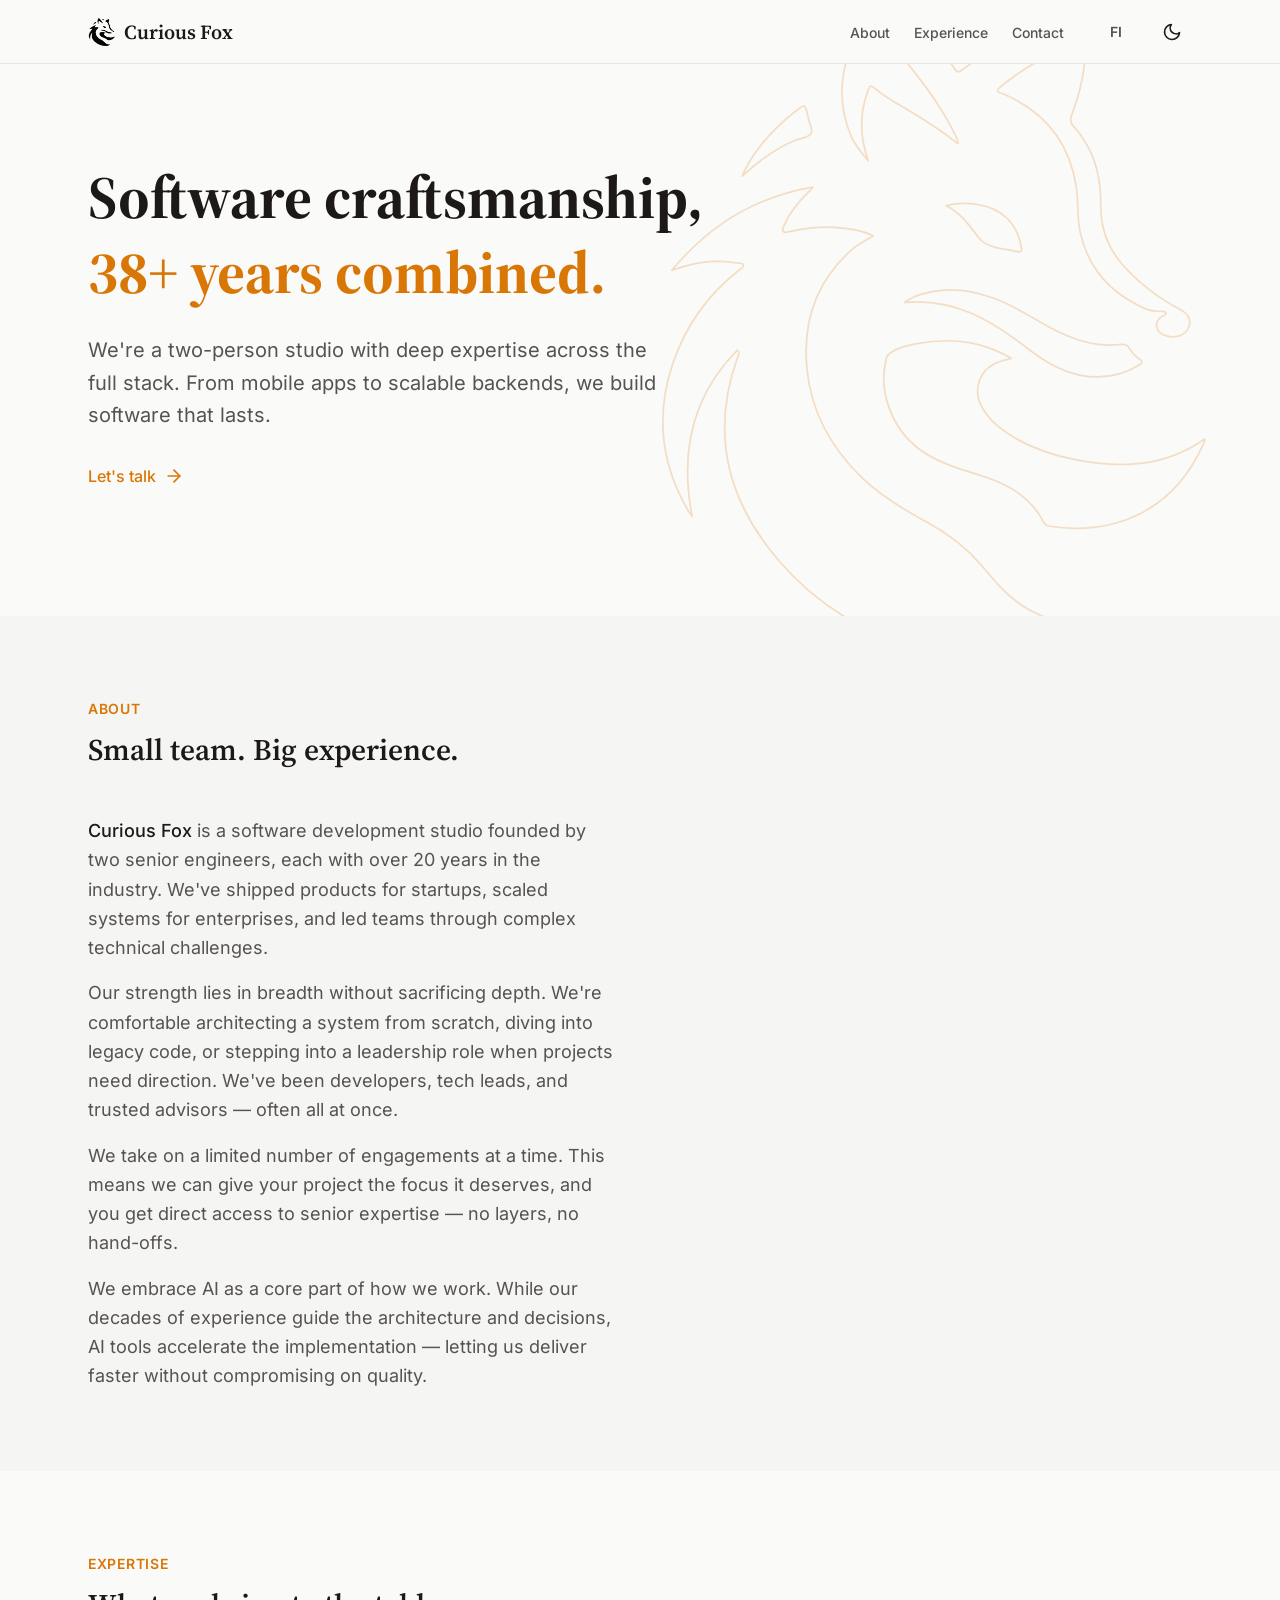
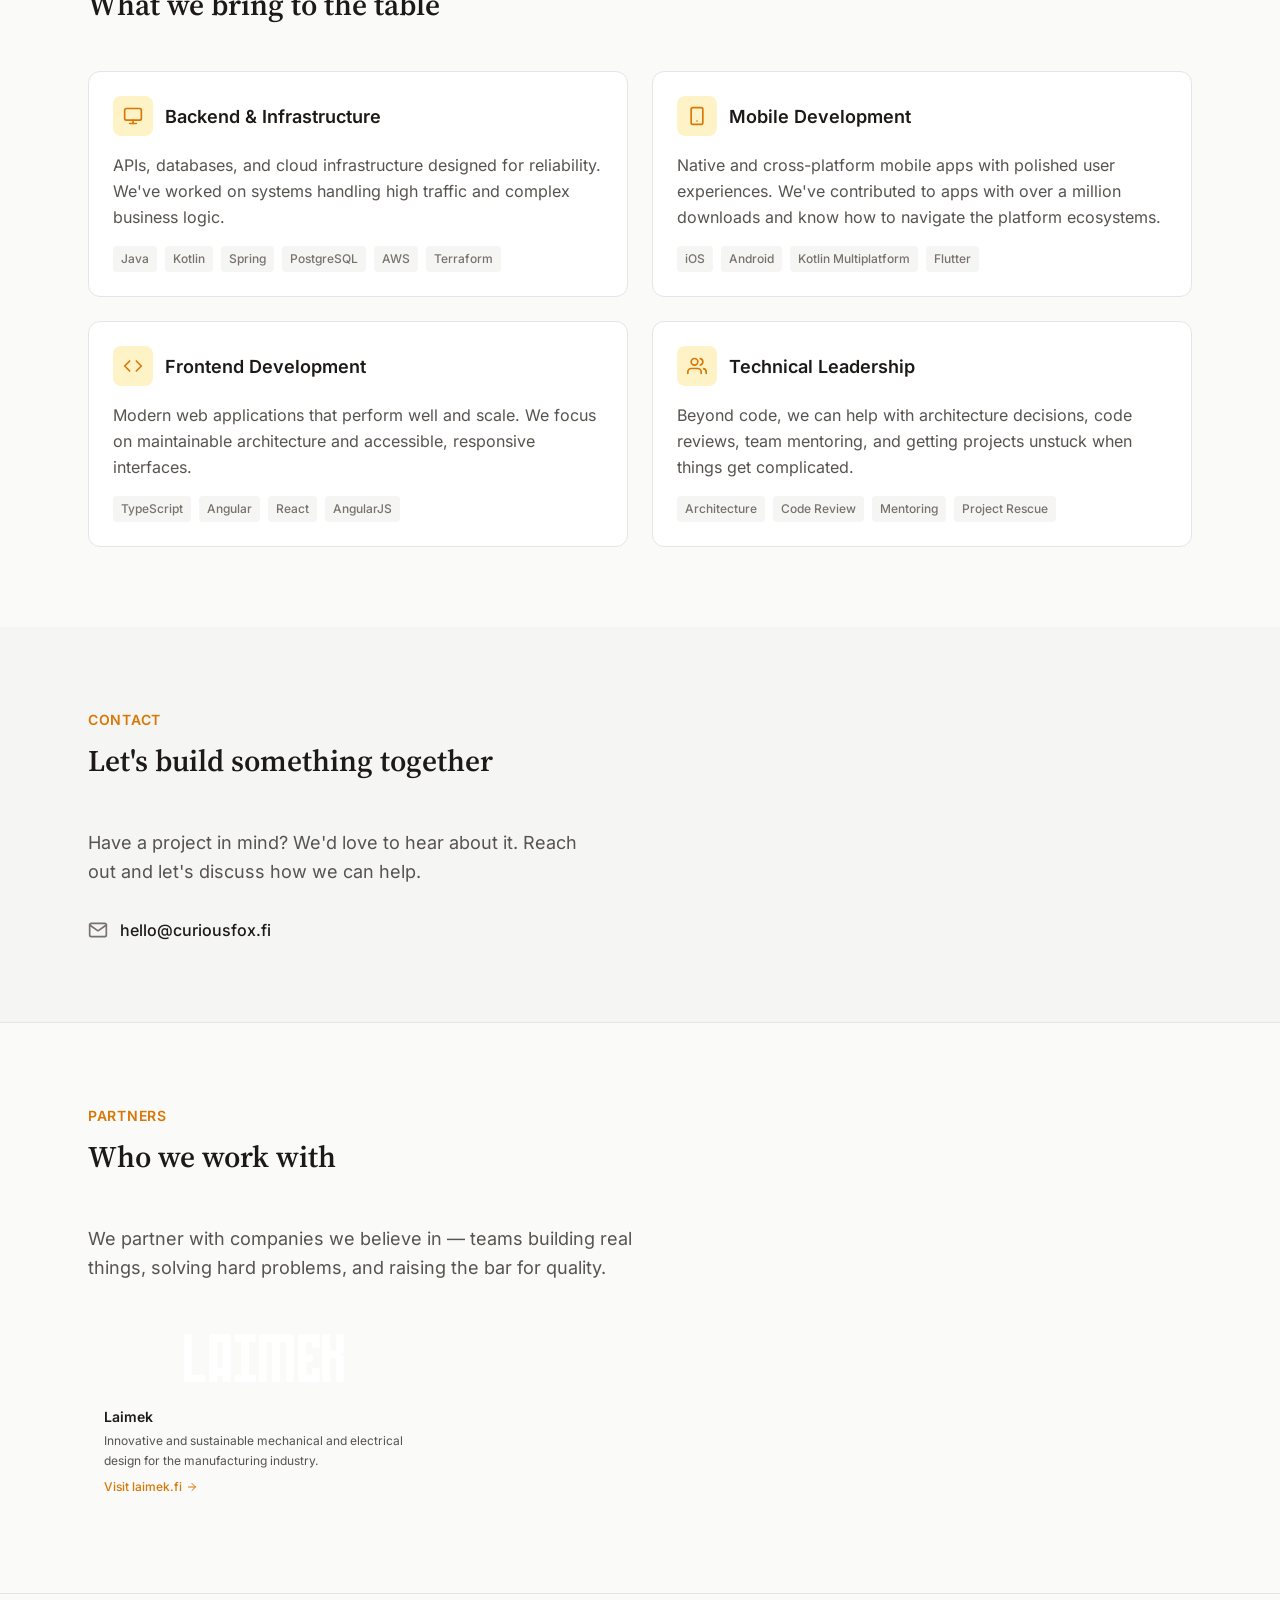
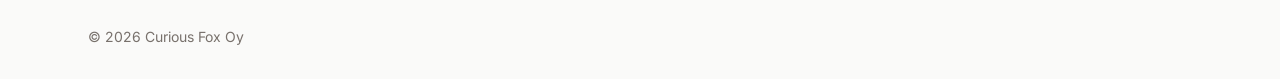
==== commit 4e485738: "Added partners section" ====
--- a/index.html
+++ b/index.html
@@ -29,7 +29,7 @@
   <link rel="icon" type="image/png" sizes="32x32" href="/favicon-32x32.png">
   <link rel="icon" type="image/png" sizes="16x16" href="/favicon-16x16.png">
   <link rel="manifest" href="/site.webmanifest">
-  <link rel="stylesheet" href="css/style.css?v=4">
+  <link rel="stylesheet" href="css/style.css?v=5">
   
   <script>
     (function() {
@@ -311,6 +311,67 @@
         </div>
       </div>
     </section>
+
+    <!-- Partners Section -->
+    <section id="partners" class="section section--divided">
+      <div class="container">
+        <header class="section__header fade-in">
+          <span class="section__label">Partners</span>
+          <h2 class="section__title">Who we work with</h2>
+        </header>
+
+        <p class="partners__intro fade-in">
+          We partner with companies we believe in — teams building real things,
+          solving hard problems, and raising the bar for quality.
+        </p>
+
+        <div class="partners__grid">
+
+          <!-- Laimek -->
+          <article class="partner__card fade-in">
+            <div class="partner__logo-wrap">
+              <img src="assets/laimek.png" alt="Laimek">
+            </div>
+            <div class="partner__info">
+              <h3 class="partner__name">Laimek</h3>
+              <p class="partner__desc">
+                Innovative and sustainable mechanical and electrical design for the manufacturing industry.
+              </p>
+              <a href="https://laimek.fi/" class="partner__link" target="_blank" rel="noopener noreferrer">
+                Visit laimek.fi
+                <svg viewBox="0 0 24 24" fill="none" stroke="currentColor" stroke-width="2" stroke-linecap="round" stroke-linejoin="round" aria-hidden="true">
+                  <line x1="5" y1="12" x2="19" y2="12"/>
+                  <polyline points="12 5 19 12 12 19"/>
+                </svg>
+              </a>
+            </div>
+          </article>
+
+          <!--<article class="partner__card partner__card--placeholder" aria-hidden="true">
+            <div class="partner__placeholder-body">
+              <svg class="partner__placeholder-icon" viewBox="0 0 24 24" fill="none" stroke="currentColor" stroke-width="1.5" stroke-linecap="round" stroke-linejoin="round" aria-hidden="true">
+                <circle cx="12" cy="12" r="10"/>
+                <line x1="12" y1="8" x2="12" y2="16"/>
+                <line x1="8" y1="12" x2="16" y2="12"/>
+              </svg>
+              <span class="partner__placeholder-text">More coming soon</span>
+            </div>
+          </article>
+
+          <article class="partner__card partner__card--placeholder" aria-hidden="true">
+            <div class="partner__placeholder-body">
+              <svg class="partner__placeholder-icon" viewBox="0 0 24 24" fill="none" stroke="currentColor" stroke-width="1.5" stroke-linecap="round" stroke-linejoin="round" aria-hidden="true">
+                <circle cx="12" cy="12" r="10"/>
+                <line x1="12" y1="8" x2="12" y2="16"/>
+                <line x1="8" y1="12" x2="16" y2="12"/>
+              </svg>
+              <span class="partner__placeholder-text">More coming soon</span>
+            </div>
+          </article>-->
+
+        </div>
+      </div>
+    </section>
   </main>
 
   <!-- Footer -->
@@ -322,6 +383,6 @@
     </div>
   </footer>
 
-  <script src="js/main.js?v=4"></script>
+  <script src="js/main.js?v=5"></script>
 </body>
 </html>
--- a/css/style.css
+++ b/css/style.css
@@ -407,6 +407,10 @@
   background-color: var(--color-bg-alt);
 }
 
+.section--divided {
+  border-top: 1px solid var(--color-border);
+}
+
 .section__header {
   margin-bottom: var(--space-12);
 }
@@ -521,6 +525,130 @@
   padding: var(--space-1) var(--space-2);
   border-radius: 0.25rem;
   transition: background-color var(--transition-base);
+}
+
+/* ========================================
+   Partners Section
+   ======================================== */
+.partners__intro {
+  font-size: var(--text-lg);
+  color: var(--color-text-muted);
+  line-height: var(--leading-relaxed);
+  max-width: 36rem;
+  margin-bottom: var(--space-10);
+}
+
+.partners__grid {
+  display: grid;
+  grid-template-columns: repeat(3, 1fr);
+  gap: var(--space-6);
+}
+
+.partner__card {
+  display: flex;
+  flex-direction: column;
+  overflow: hidden;
+}
+
+/* Logo strip */
+.partner__logo-wrap {
+  height: 72px;
+  display: flex;
+  align-items: center;
+  justify-content: center;
+  padding: var(--space-3) var(--space-6);
+}
+
+.partner__logo-wrap img {
+  max-width: 100%;
+  max-height: 100%;
+  object-fit: contain;
+  display: block;
+}
+
+/* Info panel — always visible */
+.partner__info {
+  padding: var(--space-3) var(--space-4) var(--space-4);
+}
+
+.partner__name {
+  font-size: var(--text-sm);
+  font-weight: 600;
+  color: var(--color-text);
+  margin-bottom: var(--space-1);
+}
+
+.partner__desc {
+  font-size: var(--text-xs);
+  color: var(--color-text-muted);
+  line-height: var(--leading-relaxed);
+}
+
+.partner__link {
+  display: inline-flex;
+  align-items: center;
+  gap: var(--space-1);
+  margin-top: var(--space-2);
+  font-size: var(--text-xs);
+  font-weight: 500;
+  color: var(--color-accent);
+  transition: gap var(--transition-fast);
+}
+
+.partner__link:hover {
+  gap: var(--space-2);
+}
+
+.partner__link svg {
+  width: 0.75rem;
+  height: 0.75rem;
+  flex-shrink: 0;
+}
+
+/* Placeholder cards */
+.partner__card--placeholder {
+  pointer-events: none;
+  opacity: 0.4;
+}
+
+.partner__placeholder-body {
+  height: 72px;
+  display: flex;
+  align-items: center;
+  justify-content: center;
+  gap: var(--space-2);
+}
+
+.partner__placeholder-icon {
+  width: 1.1rem;
+  height: 1.1rem;
+  color: var(--color-border);
+}
+
+.partner__placeholder-text {
+  font-size: var(--text-xs);
+  color: var(--color-text-subtle);
+  font-style: italic;
+}
+
+@media (max-width: 1023px) {
+  .partners__grid {
+    grid-template-columns: repeat(2, 1fr);
+  }
+
+  .partner__card--placeholder + .partner__card--placeholder {
+    display: none;
+  }
+}
+
+@media (max-width: 639px) {
+  .partners__grid {
+    grid-template-columns: 1fr;
+  }
+
+  .partner__card--placeholder {
+    display: none;
+  }
 }
 
 /* ========================================
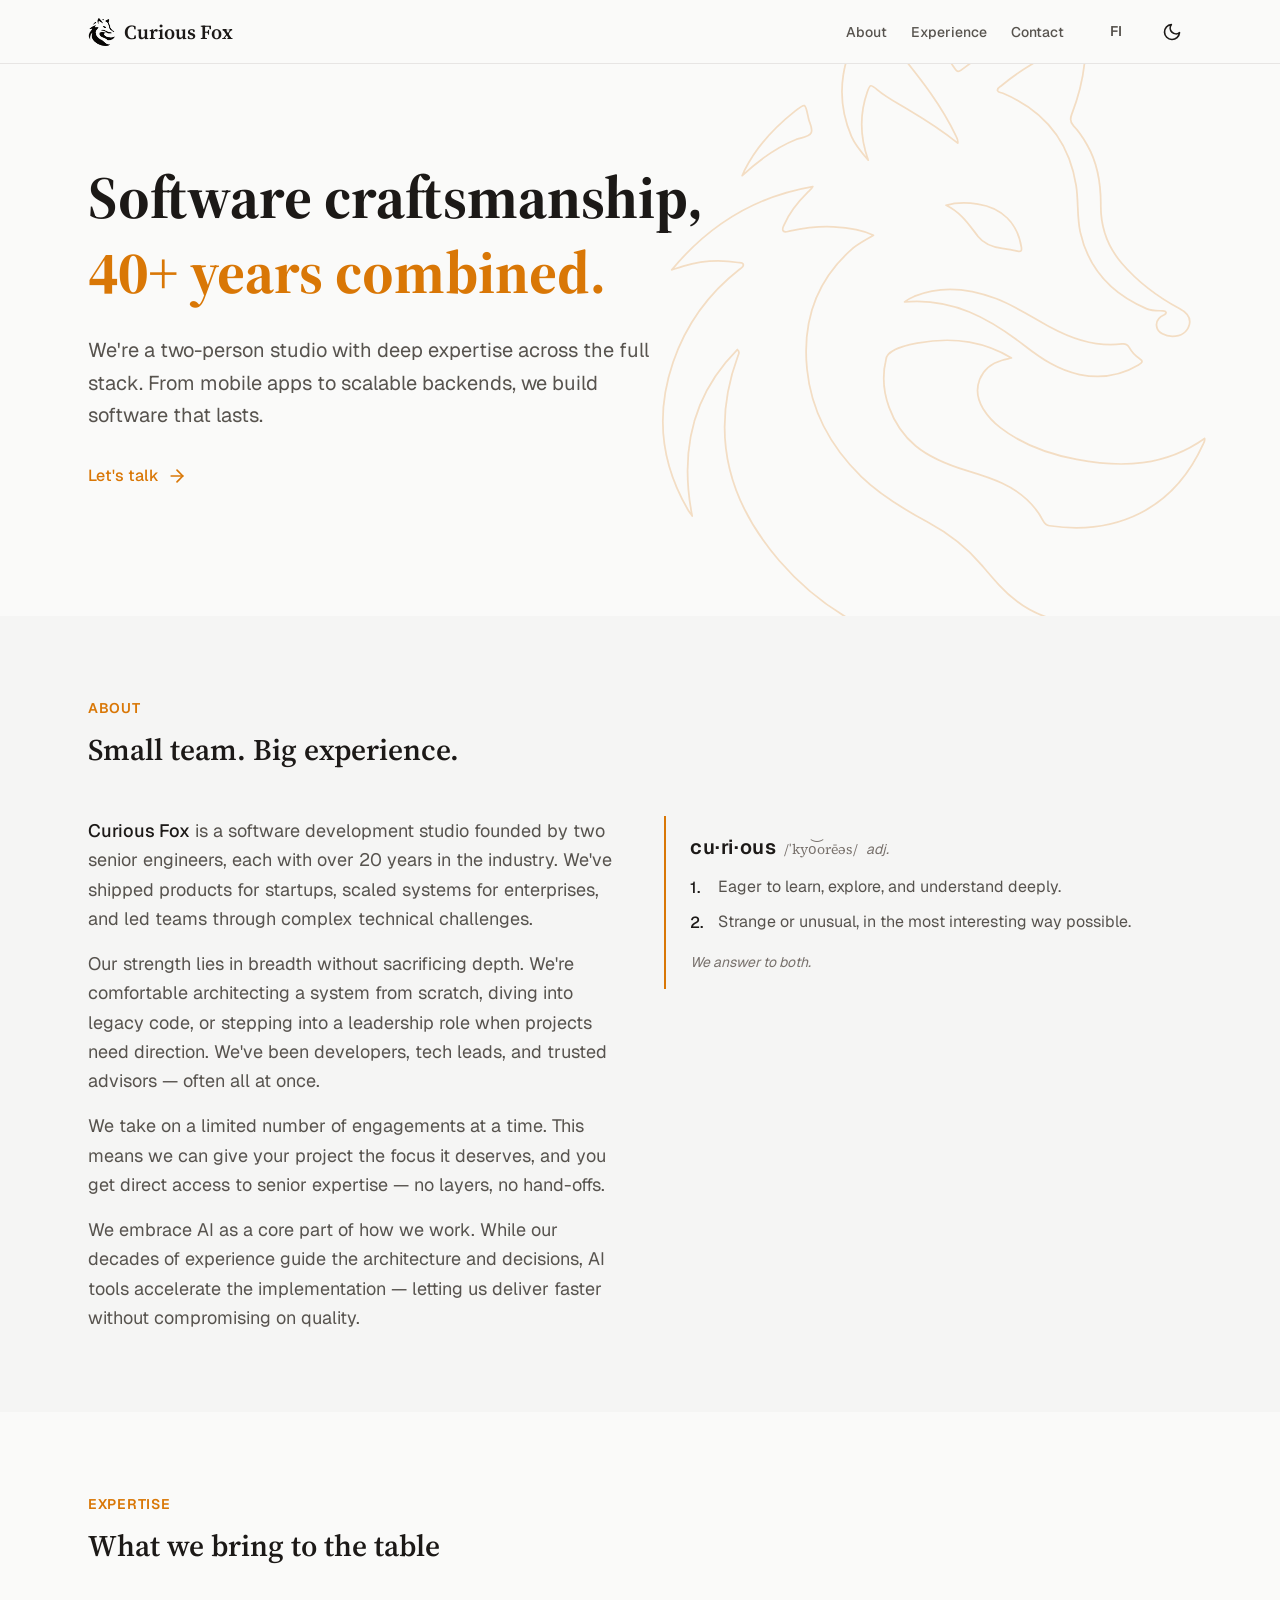
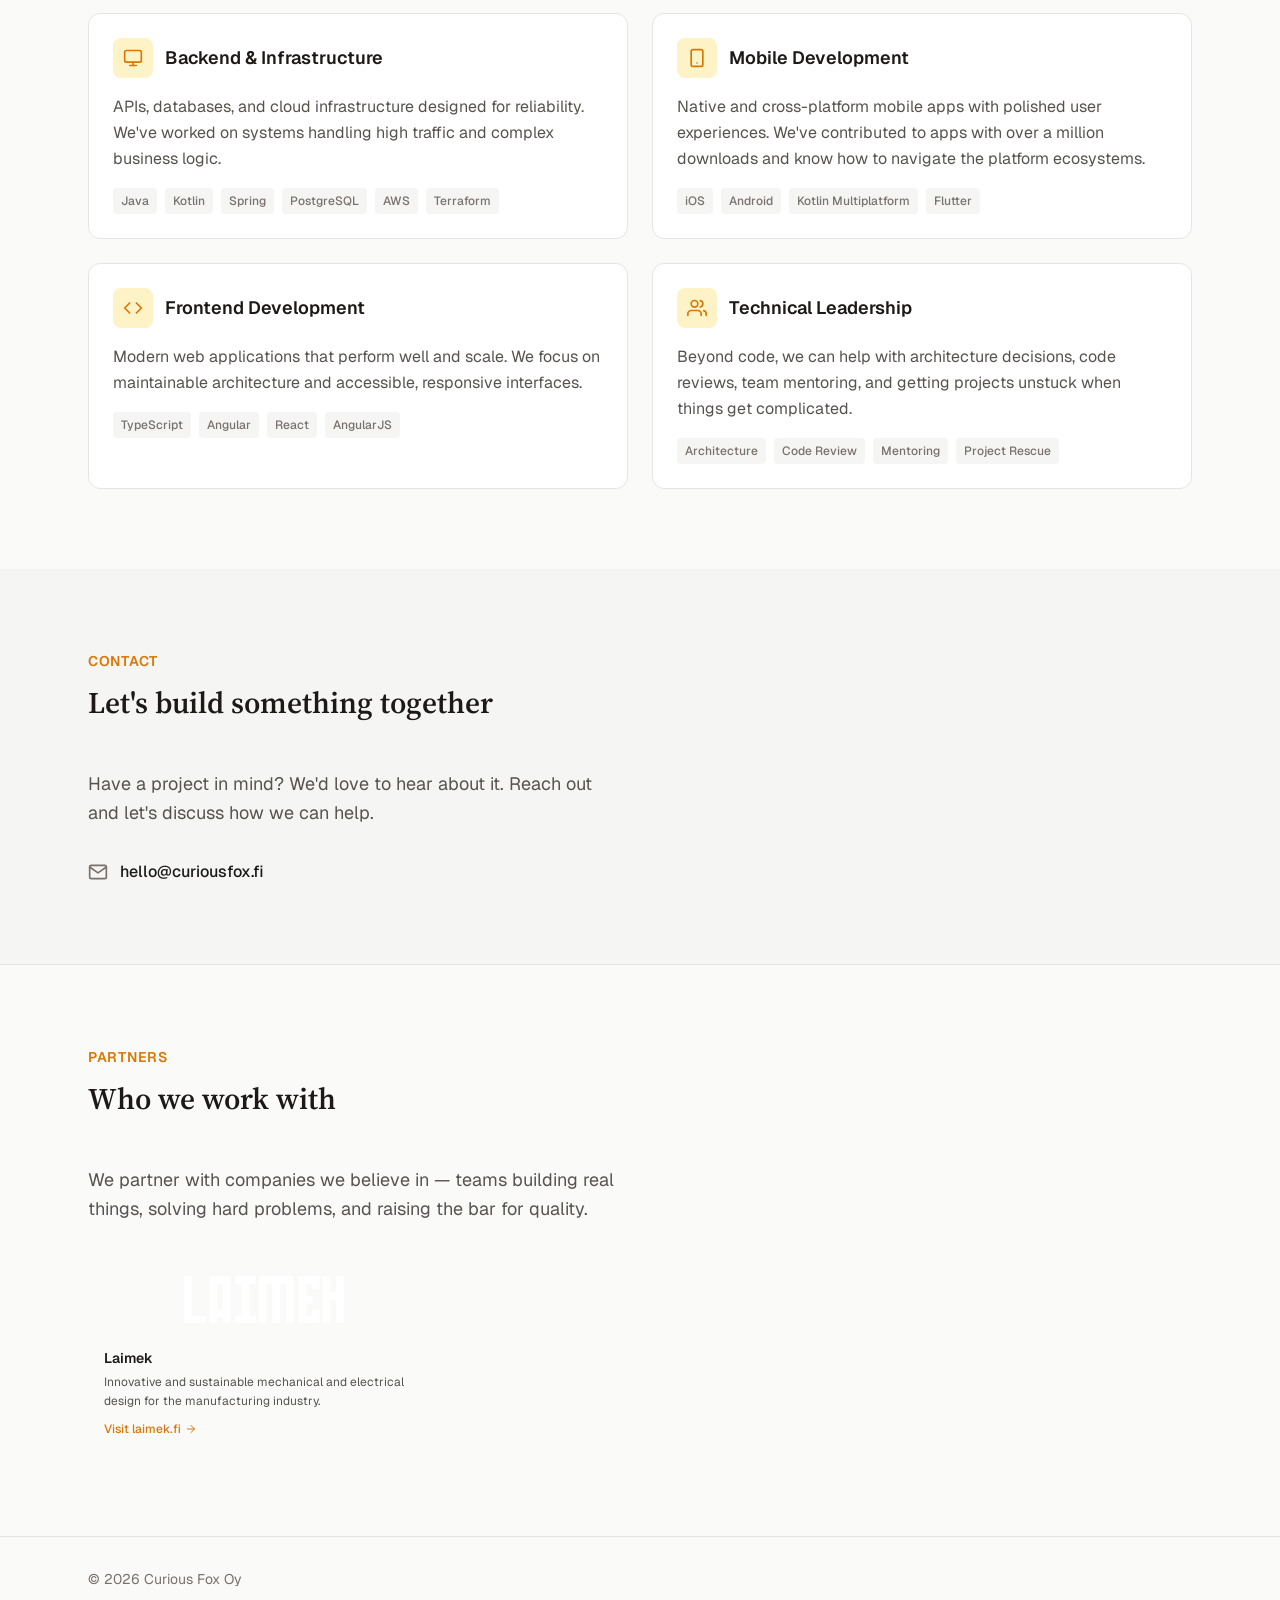
==== commit c122d407: "Hidden stardust version with curious explanation" ====
--- a/index.html
+++ b/index.html
@@ -29,7 +29,7 @@
   <link rel="icon" type="image/png" sizes="32x32" href="/favicon-32x32.png">
   <link rel="icon" type="image/png" sizes="16x16" href="/favicon-16x16.png">
   <link rel="manifest" href="/site.webmanifest">
-  <link rel="stylesheet" href="css/style.css?v=5">
+  <link rel="stylesheet" href="css/style.css?v=22">
   
   <script>
     (function() {
@@ -172,6 +172,19 @@
               letting us deliver faster without compromising on quality.
             </p>
           </div>
+
+          <div class="about__definition fade-in">
+            <div class="about__def-header">
+              <span class="about__def-word">cu·ri·ous</span>
+              <span class="about__def-phonetic">/ˈkyo͝orēəs/</span>
+              <span class="about__def-pos">adj.</span>
+            </div>
+            <ol class="about__def-list">
+              <li>Eager to learn, explore, and understand deeply.</li>
+              <li>Strange or unusual, in the most interesting way possible.</li>
+            </ol>
+            <p class="about__def-tagline">We answer to both.</p>
+          </div>
         </div>
       </div>
     </section>
@@ -383,6 +396,6 @@
     </div>
   </footer>
 
-  <script src="js/main.js?v=5"></script>
+  <script src="js/main.js?v=22"></script>
 </body>
 </html>
--- a/css/style.css
+++ b/css/style.css
@@ -18,21 +18,21 @@
 
 /* Typography - Self-hosted fonts */
 @font-face {
-  font-family: 'Inter';
+  font-family: 'Geist';
   font-style: normal;
-  font-weight: 400 600;
+  font-weight: 100 900;
   font-display: swap;
-  src: url('../assets/fonts/inter-latin.woff2') format('woff2');
-  unicode-range: U+0000-00FF, U+0131, U+0152-0153, U+02BB-02BC, U+02C6, U+02DA, U+02DC, U+0304, U+0308, U+0329, U+2000-206F, U+20AC, U+2122, U+2191, U+2193, U+2212, U+2215, U+FEFF, U+FFFD;
+  src: url('../assets/fonts/geist-latin.woff2') format('woff2-variations');
+  unicode-range: U+0000-00FF,U+0131,U+0152-0153,U+02BB-02BC,U+02C6,U+02DA,U+02DC,U+0304,U+0308,U+0329,U+2000-206F,U+20AC,U+2122,U+2191,U+2193,U+2212,U+2215,U+FEFF,U+FFFD;
 }
 
 @font-face {
-  font-family: 'Inter';
+  font-family: 'Geist';
   font-style: normal;
-  font-weight: 400 600;
+  font-weight: 100 900;
   font-display: swap;
-  src: url('../assets/fonts/inter-latin-ext.woff2') format('woff2');
-  unicode-range: U+0100-02BA, U+02BD-02C5, U+02C7-02CC, U+02CE-02D7, U+02DD-02FF, U+0304, U+0308, U+0329, U+1D00-1DBF, U+1E00-1E9F, U+1EF2-1EFF, U+2020, U+20A0-20AB, U+20AD-20C0, U+2113, U+2C60-2C7F, U+A720-A7FF;
+  src: url('../assets/fonts/geist-latin-ext.woff2') format('woff2-variations');
+  unicode-range: U+0100-02BA,U+02BD-02C5,U+02C7-02CC,U+02CE-02D7,U+02DD-02FF,U+0304,U+0308,U+0329,U+1D00-1DBF,U+1E00-1E9F,U+1EF2-1EFF,U+2020,U+20A0-20AB,U+20AD-20C0,U+2113,U+2C60-2C7F,U+A720-A7FF;
 }
 
 @font-face {
@@ -73,7 +73,7 @@
   --color-accent-light: #fef3c7;
   
   /* Typography */
-  --font-sans: 'Inter', -apple-system, BlinkMacSystemFont, 'Segoe UI', sans-serif;
+  --font-sans: 'Geist', -apple-system, BlinkMacSystemFont, 'Segoe UI', sans-serif;
   --font-serif: 'Source Serif 4', Georgia, 'Times New Roman', serif;
   
   --text-xs: 0.75rem;
@@ -211,6 +211,11 @@
   background-color: var(--color-bg);
   border-bottom: 1px solid var(--color-border);
   transition: background-color var(--transition-base), border-color var(--transition-base);
+  user-select: none;
+}
+
+h1, h2, h3, h4, h5, h6 {
+  user-select: none;
 }
 
 .header__inner {
@@ -441,9 +446,7 @@
   gap: var(--space-12);
 }
 
-.about__text {
-  max-width: 42rem;
-}
+.about__text {}
 
 .about__text p {
   font-size: var(--text-lg);
@@ -458,6 +461,71 @@
 .about__highlight {
   color: var(--color-text);
   font-weight: 500;
+}
+
+.about__definition {
+  border-left: 2px solid var(--color-accent);
+  padding: var(--space-4) var(--space-6);
+  align-self: start;
+}
+
+.about__def-header {
+  display: flex;
+  align-items: baseline;
+  flex-wrap: wrap;
+  gap: var(--space-2);
+}
+
+.about__def-word {
+  font-size: var(--text-xl);
+  font-weight: 600;
+  color: var(--color-text);
+  letter-spacing: 0.03em;
+}
+
+.about__def-phonetic {
+  font-size: var(--text-sm);
+  color: var(--color-text-subtle);
+  font-family: var(--font-serif);
+}
+
+.about__def-pos {
+  font-size: var(--text-sm);
+  font-style: italic;
+  color: var(--color-text-subtle);
+}
+
+.about__def-list {
+  list-style: none;
+  margin-top: var(--space-3);
+  counter-reset: def-counter;
+  display: flex;
+  flex-direction: column;
+  gap: var(--space-2);
+}
+
+.about__def-list li {
+  counter-increment: def-counter;
+  display: grid;
+  grid-template-columns: 1.25rem 1fr;
+  gap: var(--space-2);
+  font-size: var(--text-base);
+  line-height: var(--leading-relaxed);
+  color: var(--color-text-muted);
+}
+
+.about__def-list li::before {
+  content: counter(def-counter) ".";
+  font-weight: 500;
+  color: var(--color-text);
+  padding-top: 0.05em;
+}
+
+.about__def-tagline {
+  margin-top: var(--space-4);
+  font-style: italic;
+  font-size: var(--text-sm);
+  color: var(--color-text-subtle);
 }
 
 /* ========================================
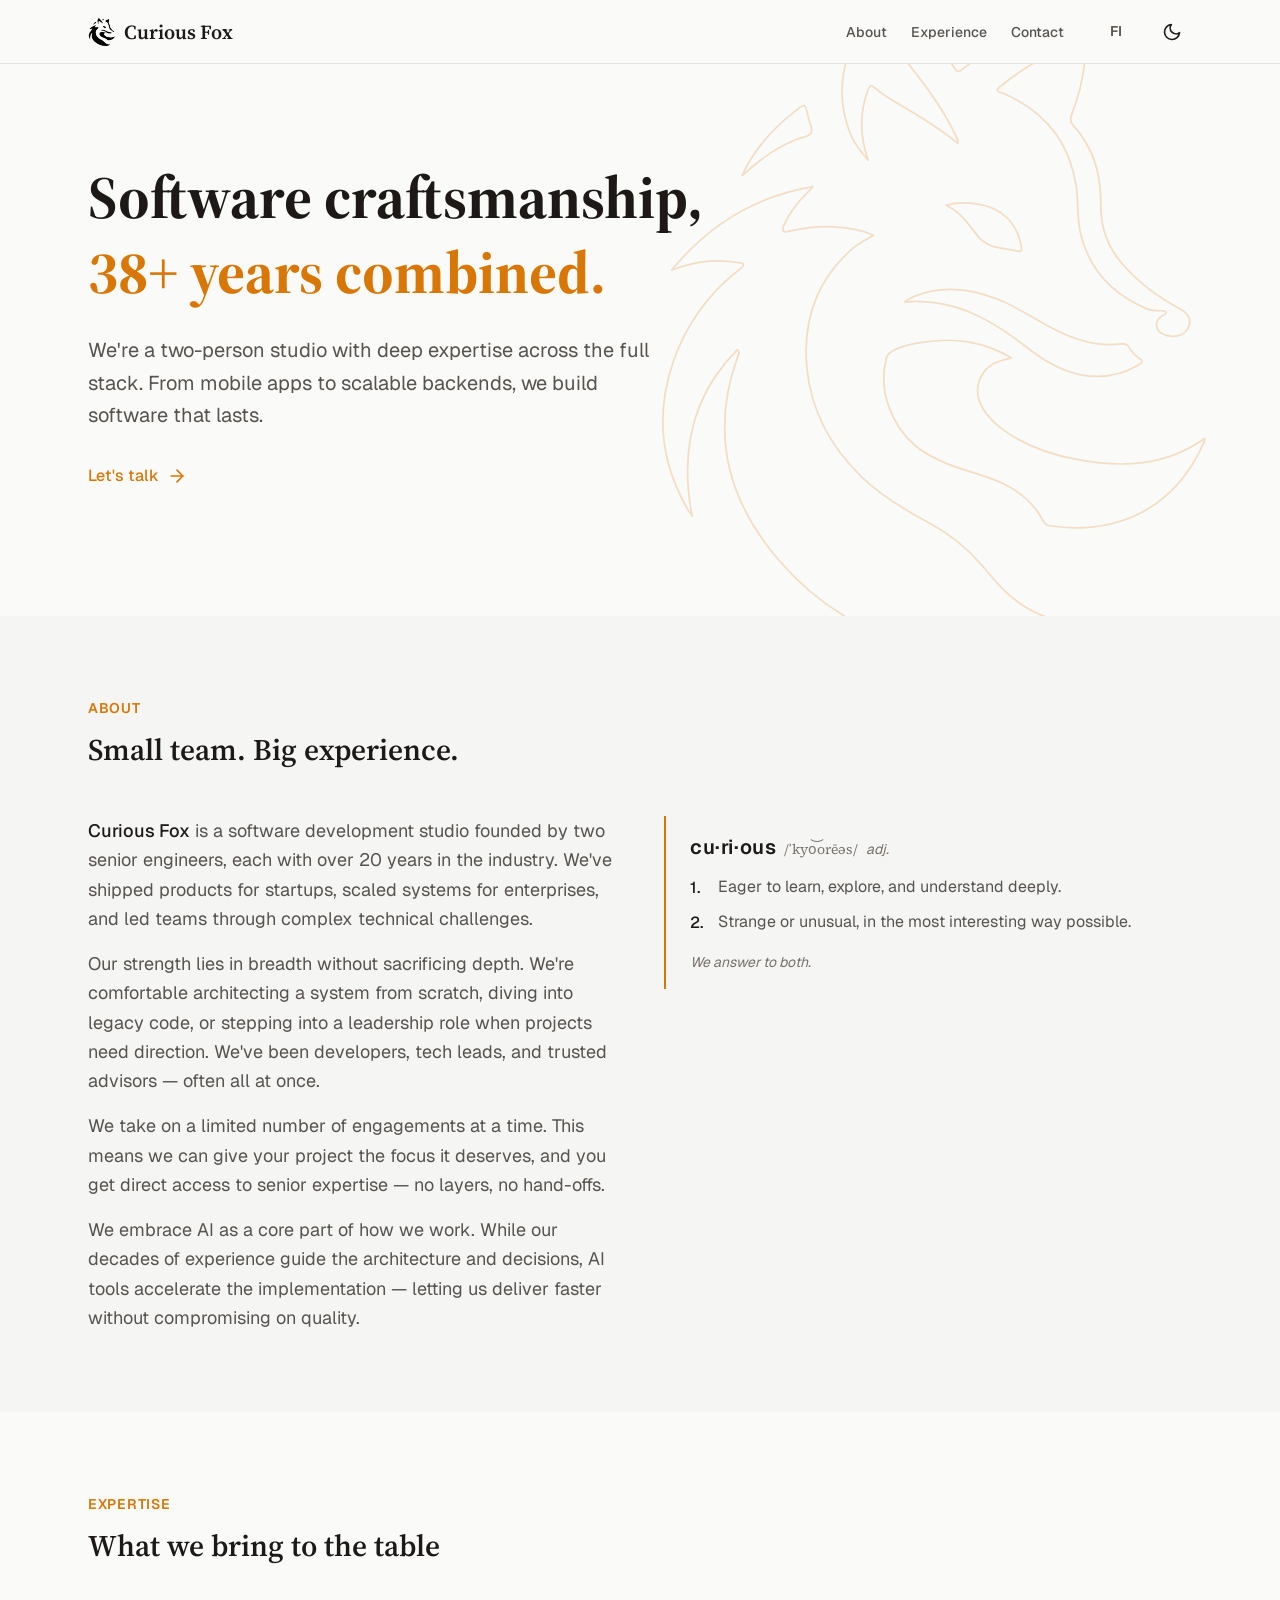
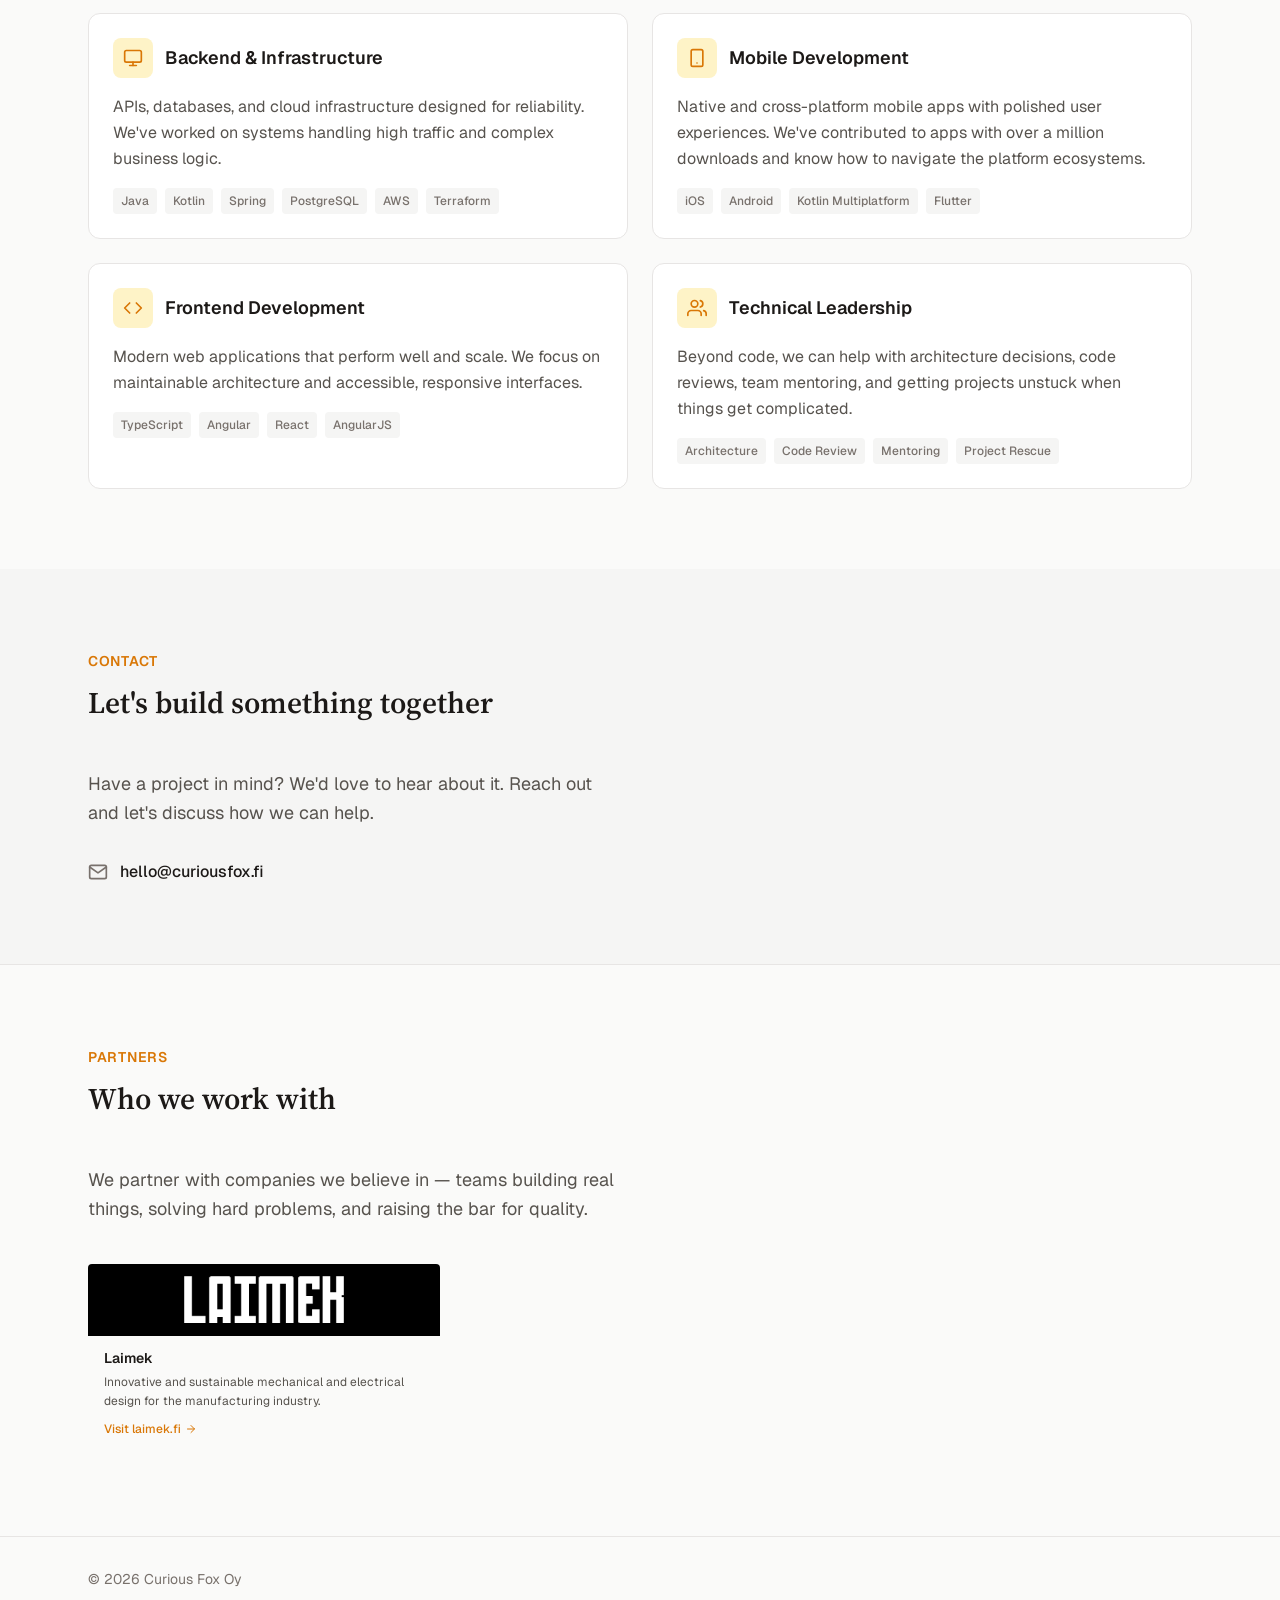
==== commit 902300d9: "Uusi stardust effekti - Korjattu Laimek logo light-moodissa" ====
--- a/index.html
+++ b/index.html
@@ -342,7 +342,7 @@
 
           <!-- Laimek -->
           <article class="partner__card fade-in">
-            <div class="partner__logo-wrap">
+            <div class="partner__logo-wrap partner__logo-wrap--dark">
               <img src="assets/laimek.png" alt="Laimek">
             </div>
             <div class="partner__info">
--- a/css/style.css
+++ b/css/style.css
@@ -634,6 +634,12 @@
   display: block;
 }
 
+/* Dark background strip — for logos with white/transparent base (e.g. Laimek) */
+.partner__logo-wrap--dark {
+  background-color: #000;
+  border-radius: var(--radius-sm, 4px) var(--radius-sm, 4px) 0 0;
+}
+
 /* Info panel — always visible */
 .partner__info {
   padding: var(--space-3) var(--space-4) var(--space-4);
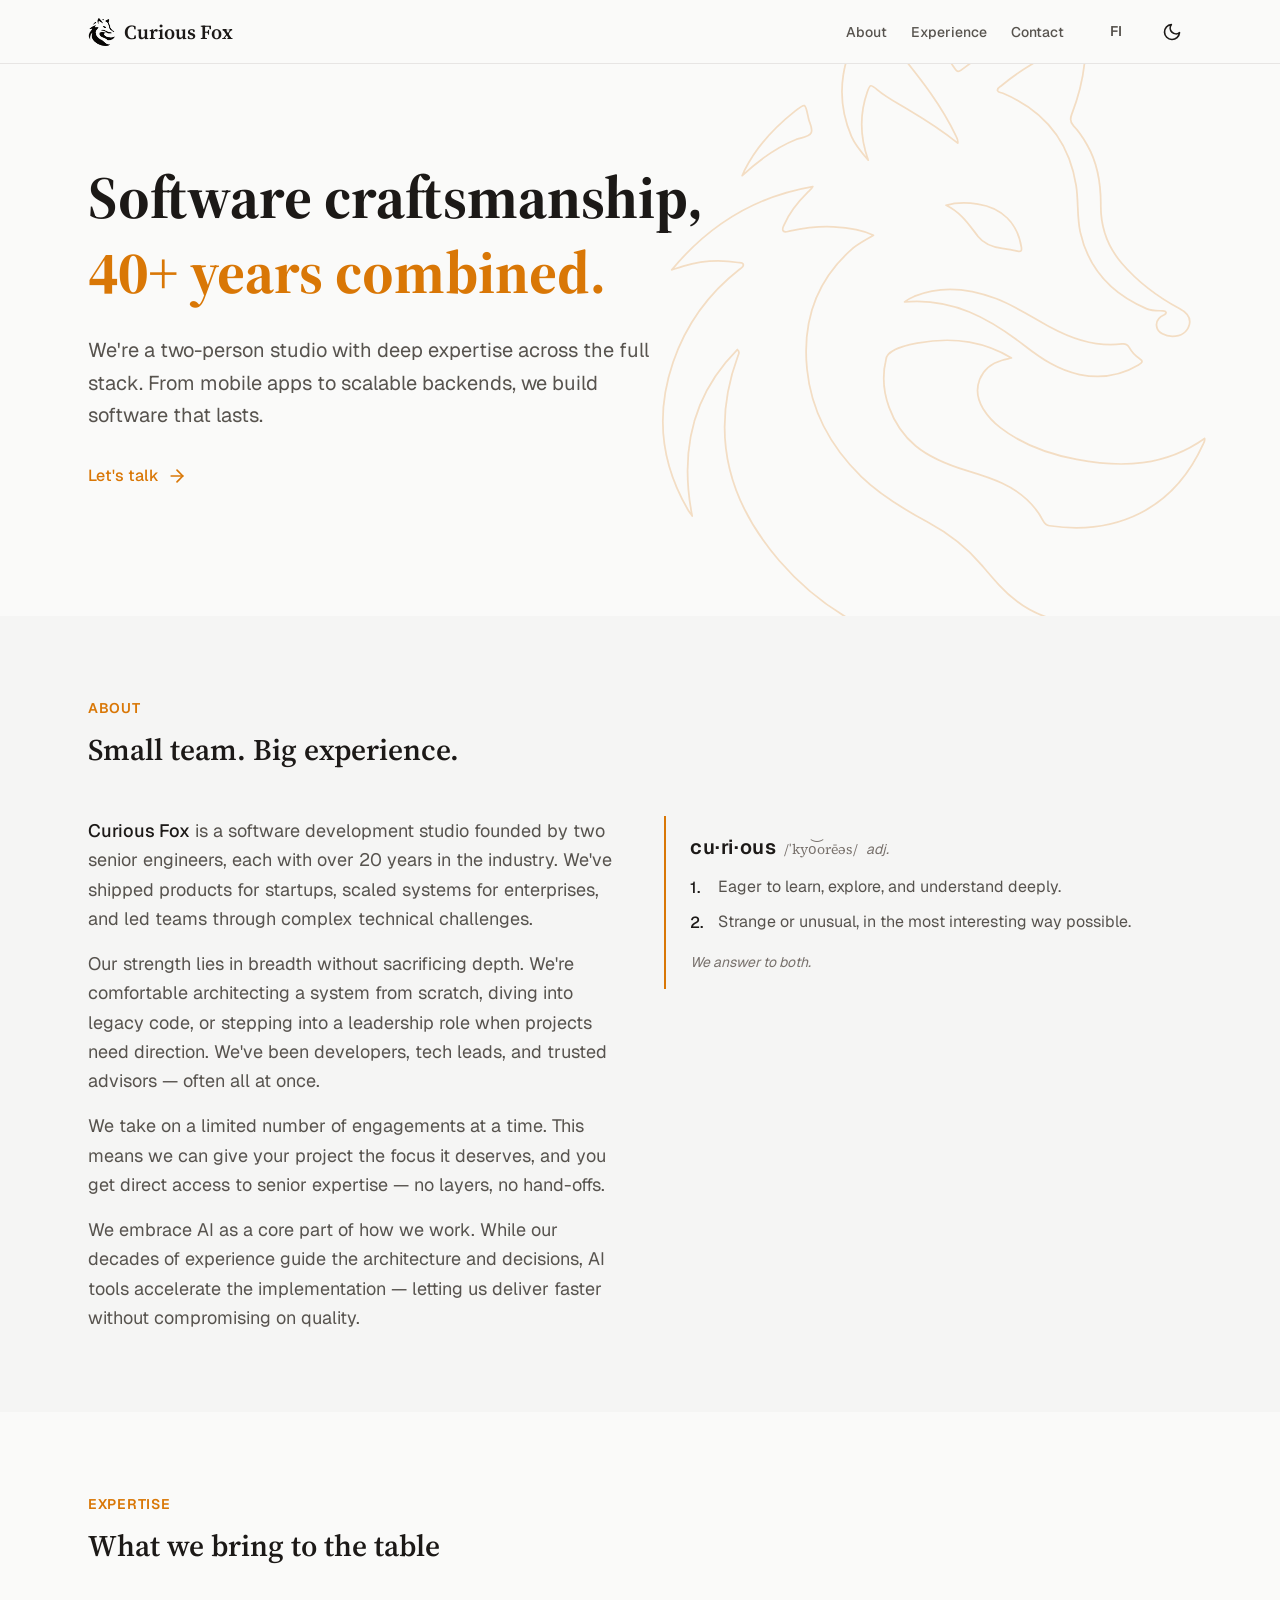
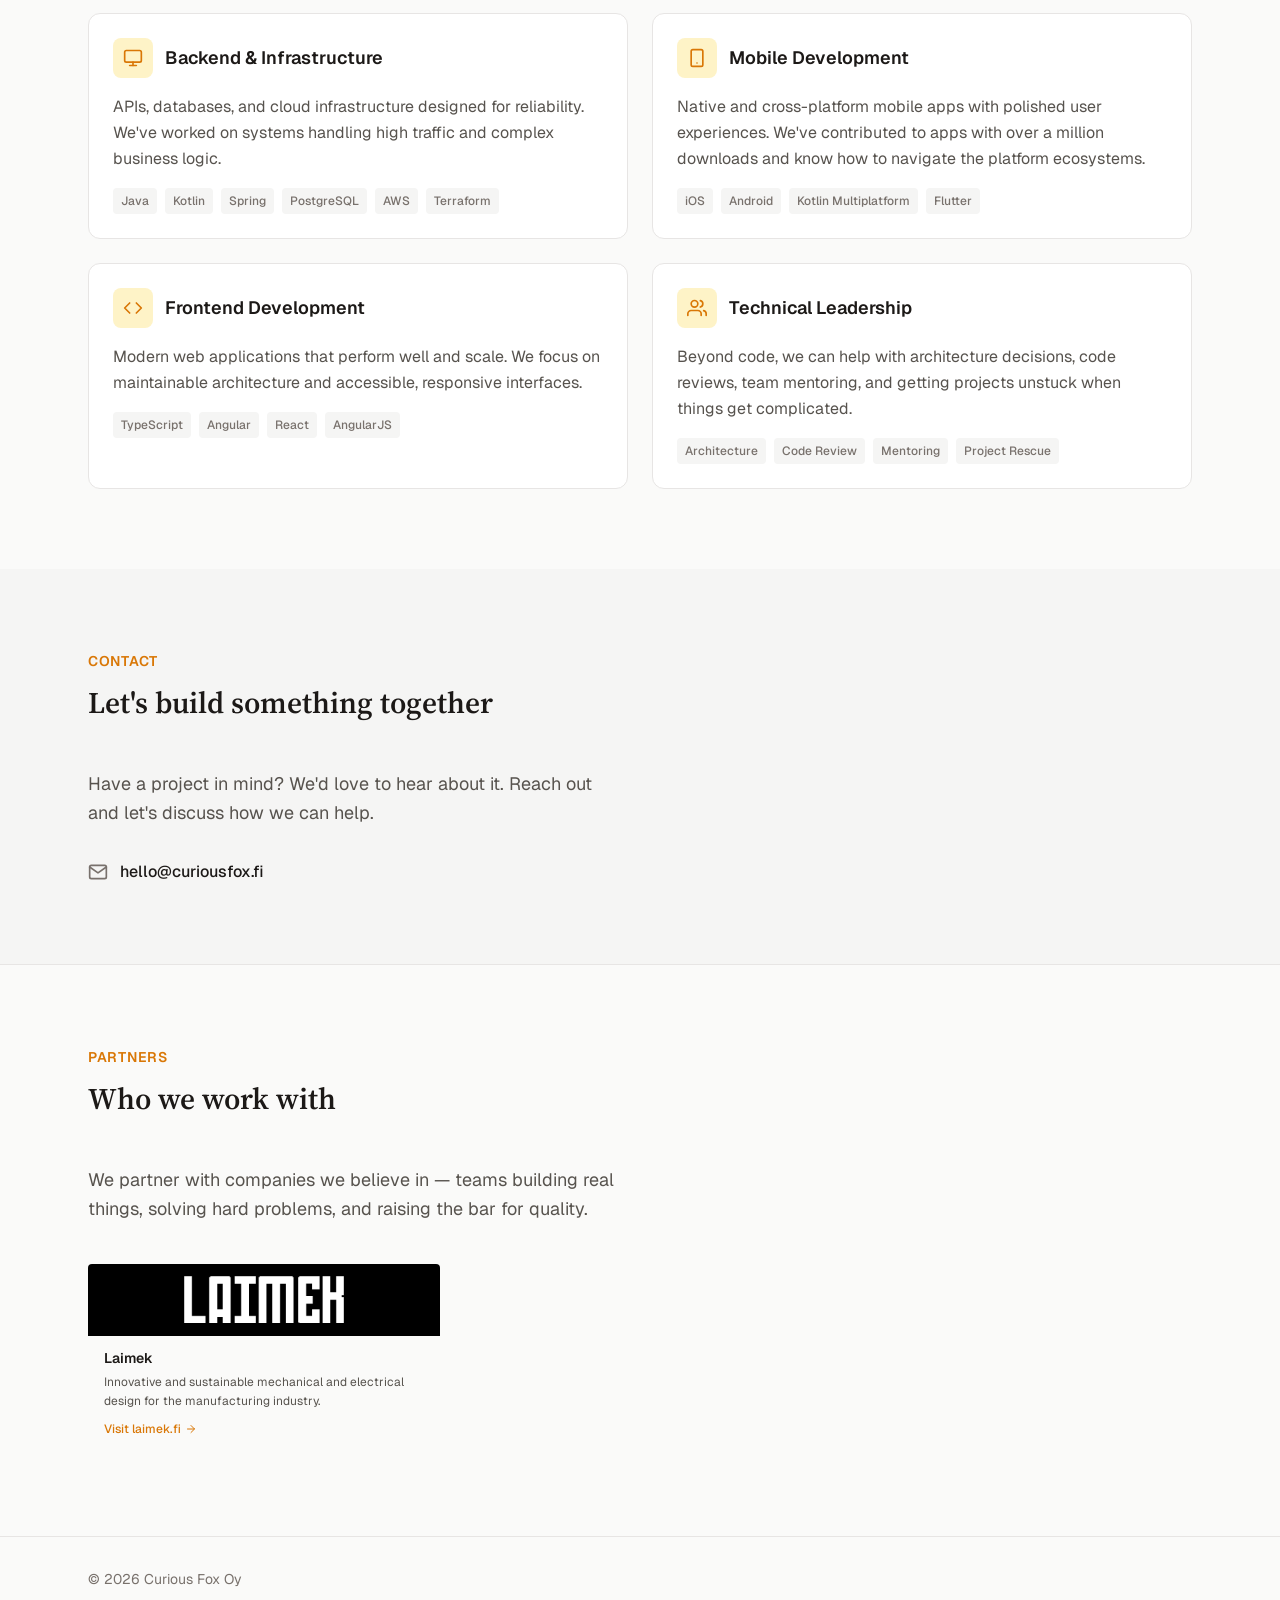
==== commit b28f62dc: "Stardust II" ====
--- a/index.html
+++ b/index.html
@@ -29,7 +29,7 @@
   <link rel="icon" type="image/png" sizes="32x32" href="/favicon-32x32.png">
   <link rel="icon" type="image/png" sizes="16x16" href="/favicon-16x16.png">
   <link rel="manifest" href="/site.webmanifest">
-  <link rel="stylesheet" href="css/style.css?v=22">
+  <link rel="stylesheet" href="css/style.css?v=23">
   
   <script>
     (function() {
@@ -396,6 +396,6 @@
     </div>
   </footer>
 
-  <script src="js/main.js?v=22"></script>
+  <script src="js/main.js?v=23"></script>
 </body>
 </html>
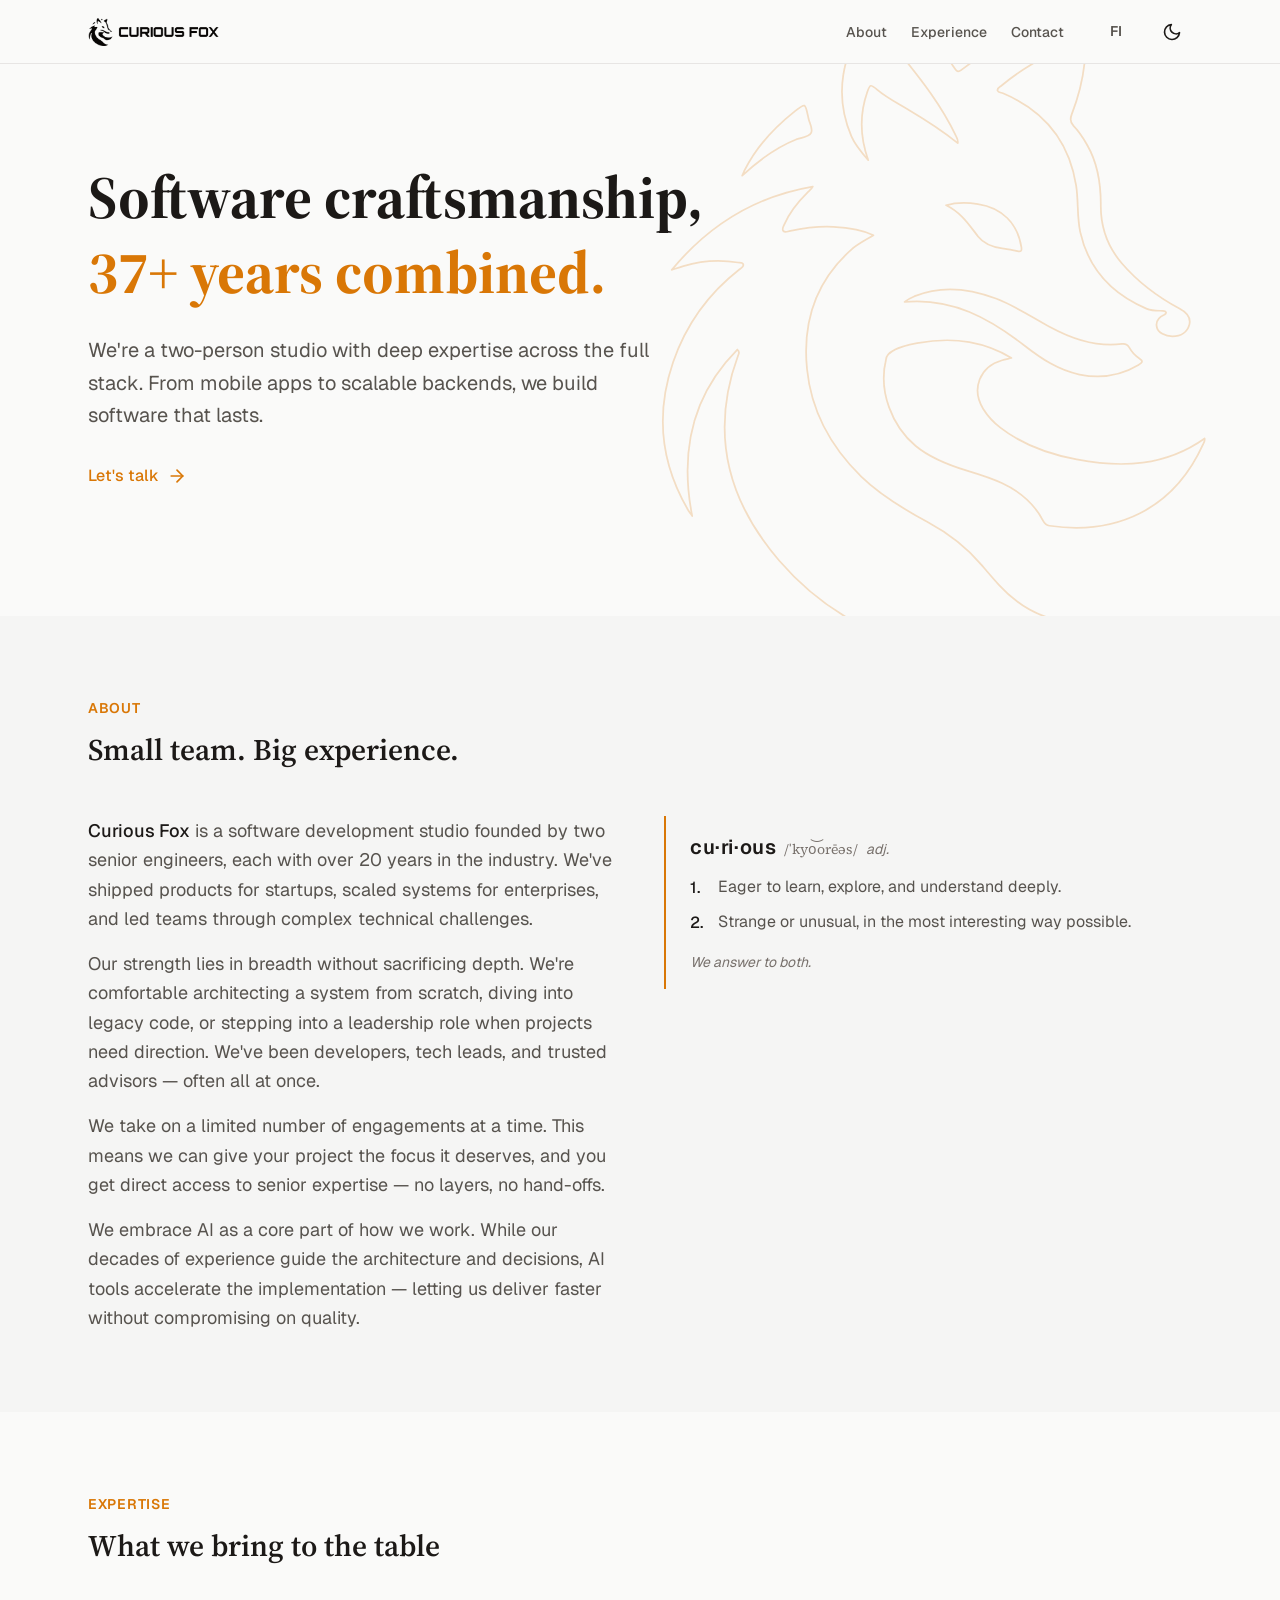
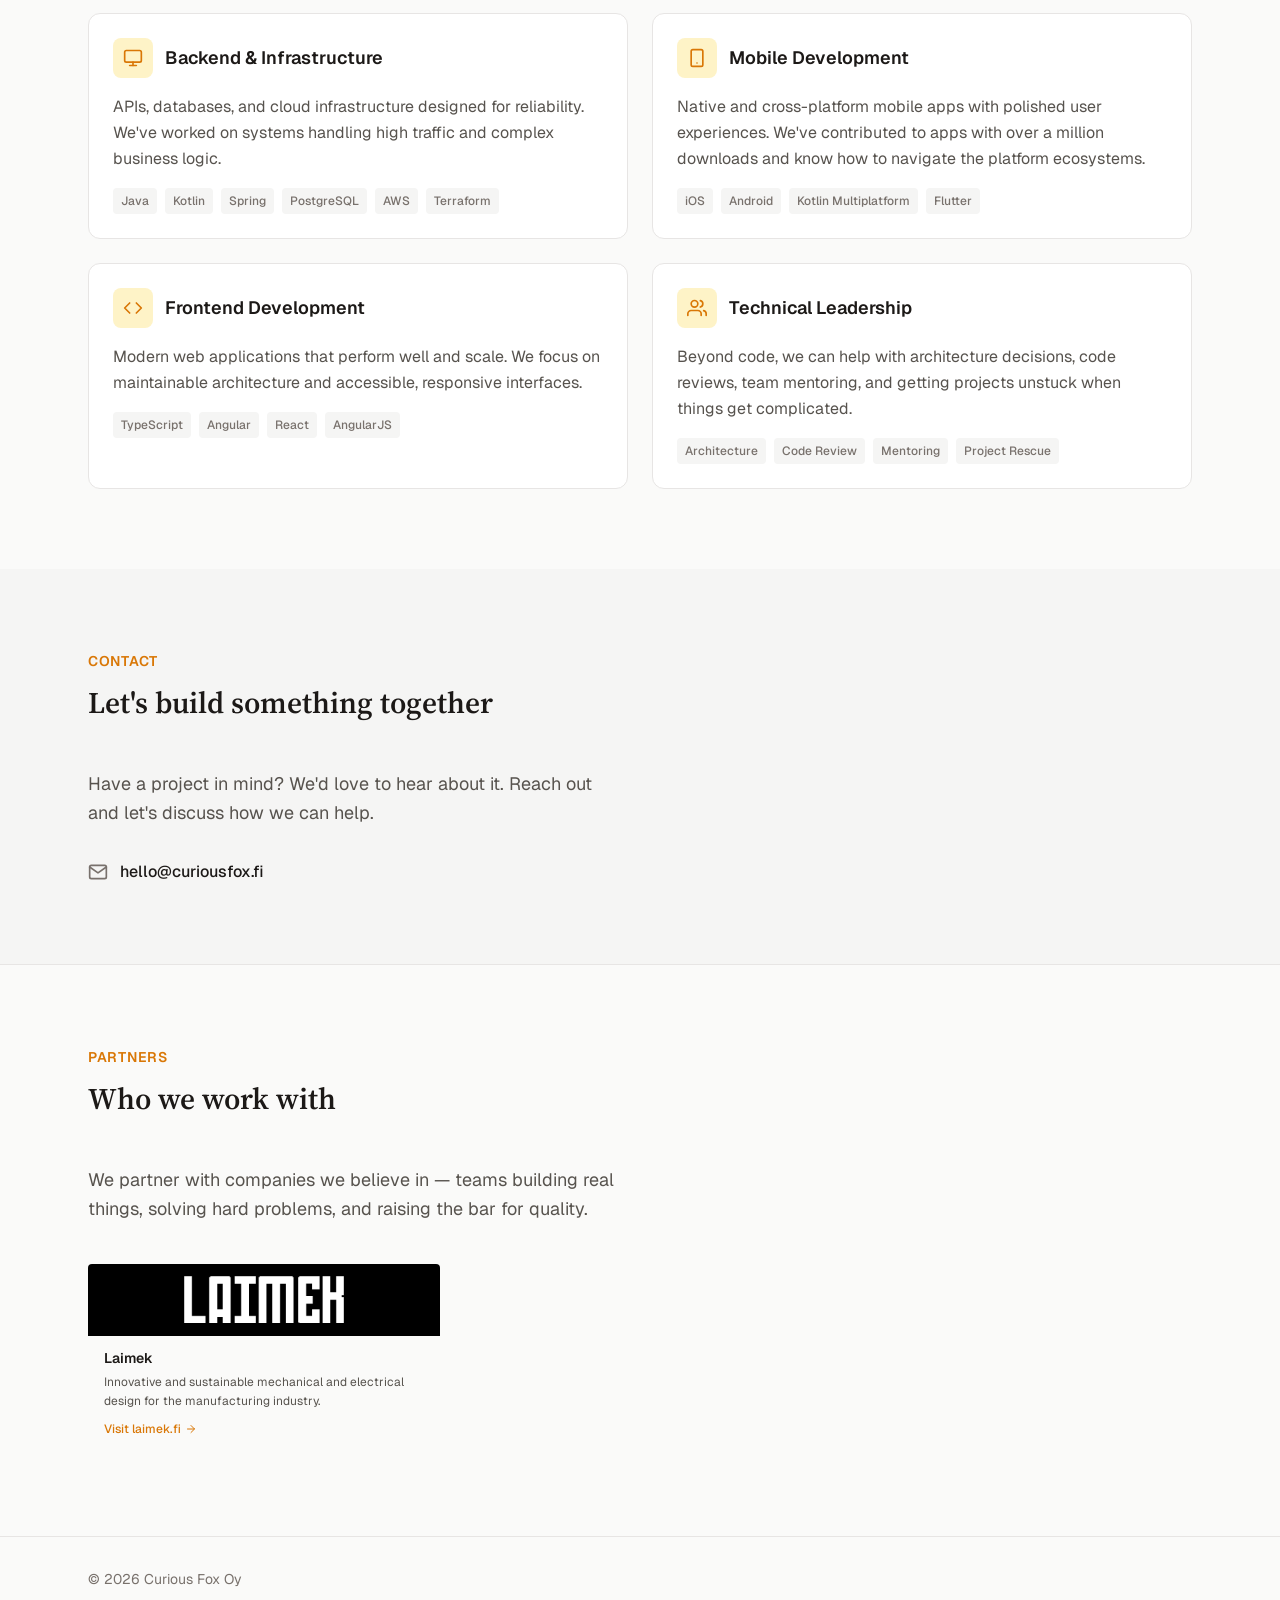
==== commit 94ac044a: "Updated logo and light switch fix" ====
--- a/index.html
+++ b/index.html
@@ -29,7 +29,7 @@
   <link rel="icon" type="image/png" sizes="32x32" href="/favicon-32x32.png">
   <link rel="icon" type="image/png" sizes="16x16" href="/favicon-16x16.png">
   <link rel="manifest" href="/site.webmanifest">
-  <link rel="stylesheet" href="css/style.css?v=23">
+  <link rel="stylesheet" href="css/style.css?v=24">
   
   <script>
     (function() {
@@ -44,8 +44,7 @@
   <header class="header">
     <div class="container header__inner">
       <a href="#" class="header__logo">
-        <img src="assets/logo.png" alt="" class="header__logo-icon" aria-hidden="true">
-        Curious Fox
+        <img src="assets/logo_w_text_black.png" alt="" class="header__logo-icon" aria-hidden="true">
       </a>
       
       <nav class="header__nav">
--- a/css/style.css
+++ b/css/style.css
@@ -236,7 +236,7 @@
 }
 
 .header__logo-icon {
-  width: 1.75rem;
+  width: auto;
   height: 1.75rem;
   color: var(--color-accent);
 }
@@ -890,10 +890,8 @@
   position: relative;
   overflow: hidden;
   user-select: none;
-}
-
-[data-theme="dark"] .hero {
   background-color: var(--color-bg);
+  transition: background-color var(--transition-base);
 }
 
 /* Dark mode: restore the theme's own accent (already contrast-safe on near-black) */
@@ -928,7 +926,6 @@
   pointer-events: none;
   user-select: none;
   z-index: 0;
-  transition: opacity 0.4s ease;
 }
 
 /* Wireframe — no fill, stroke only */
